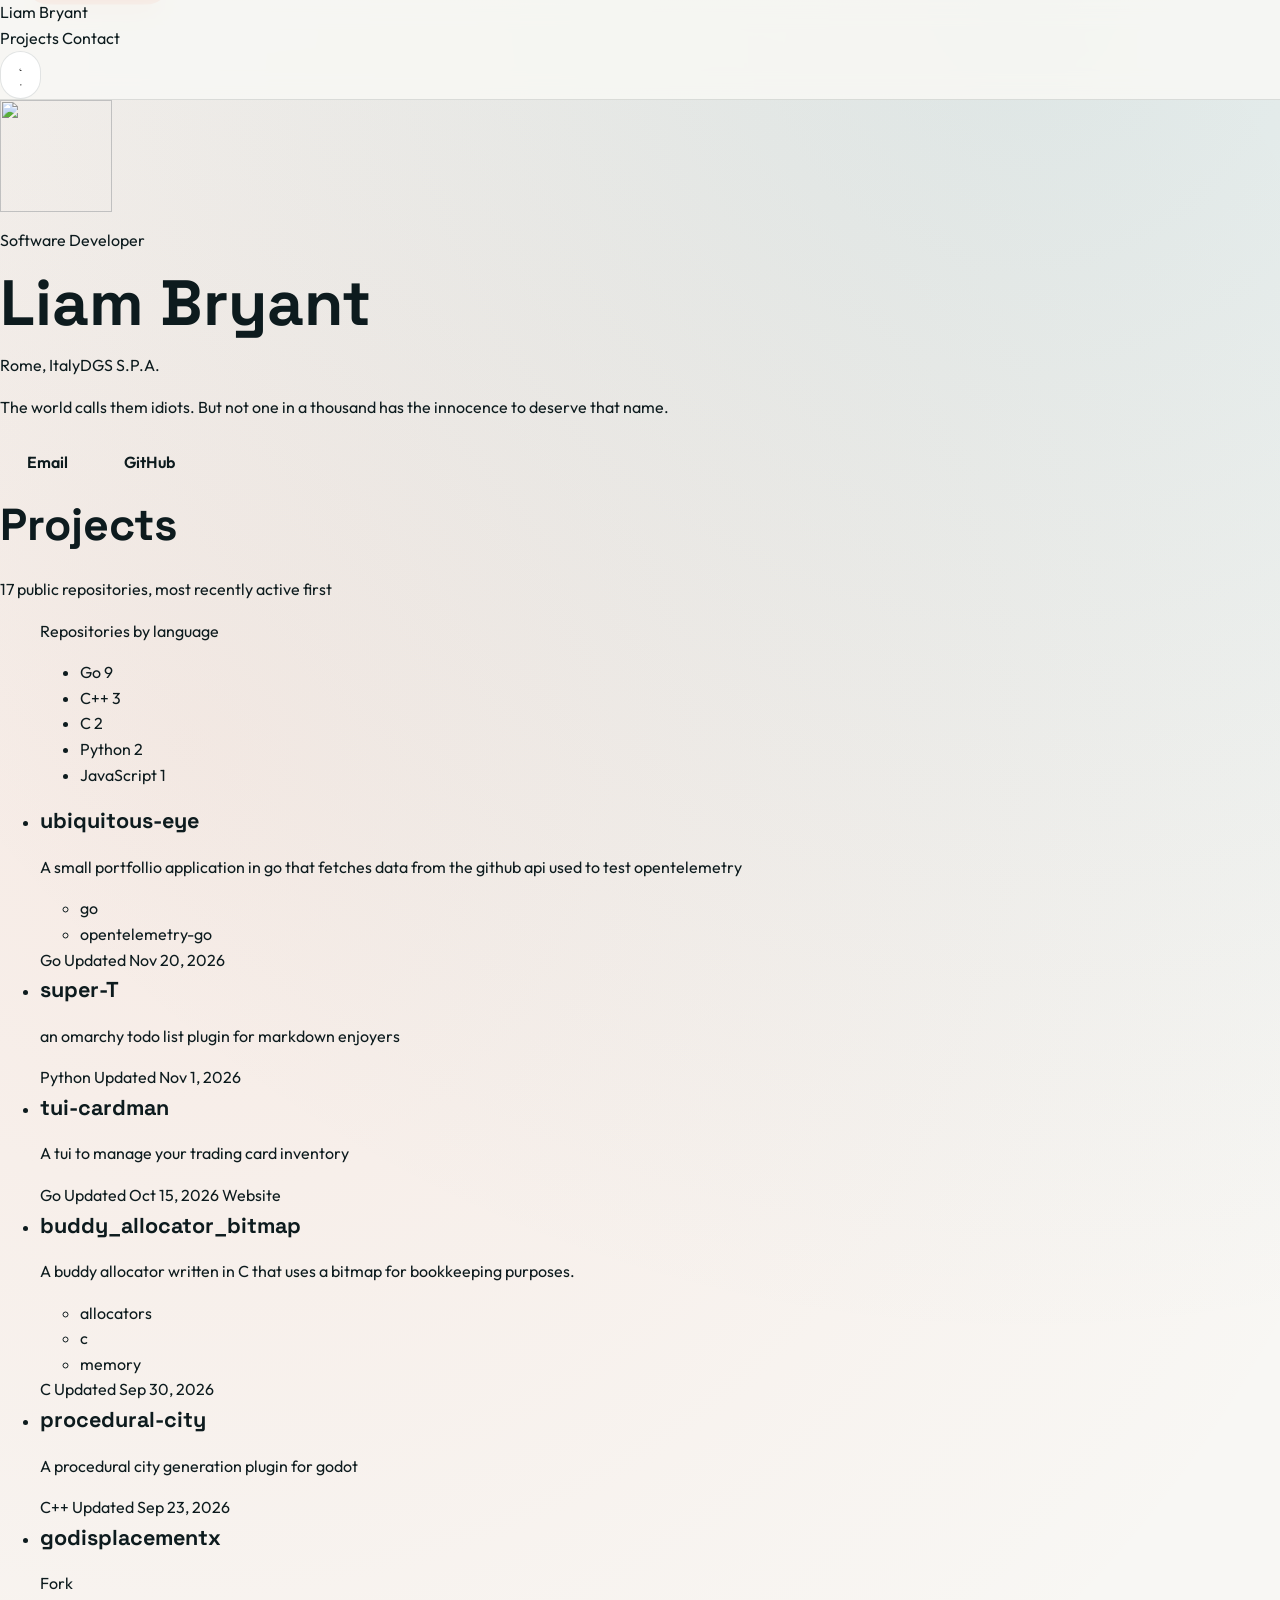
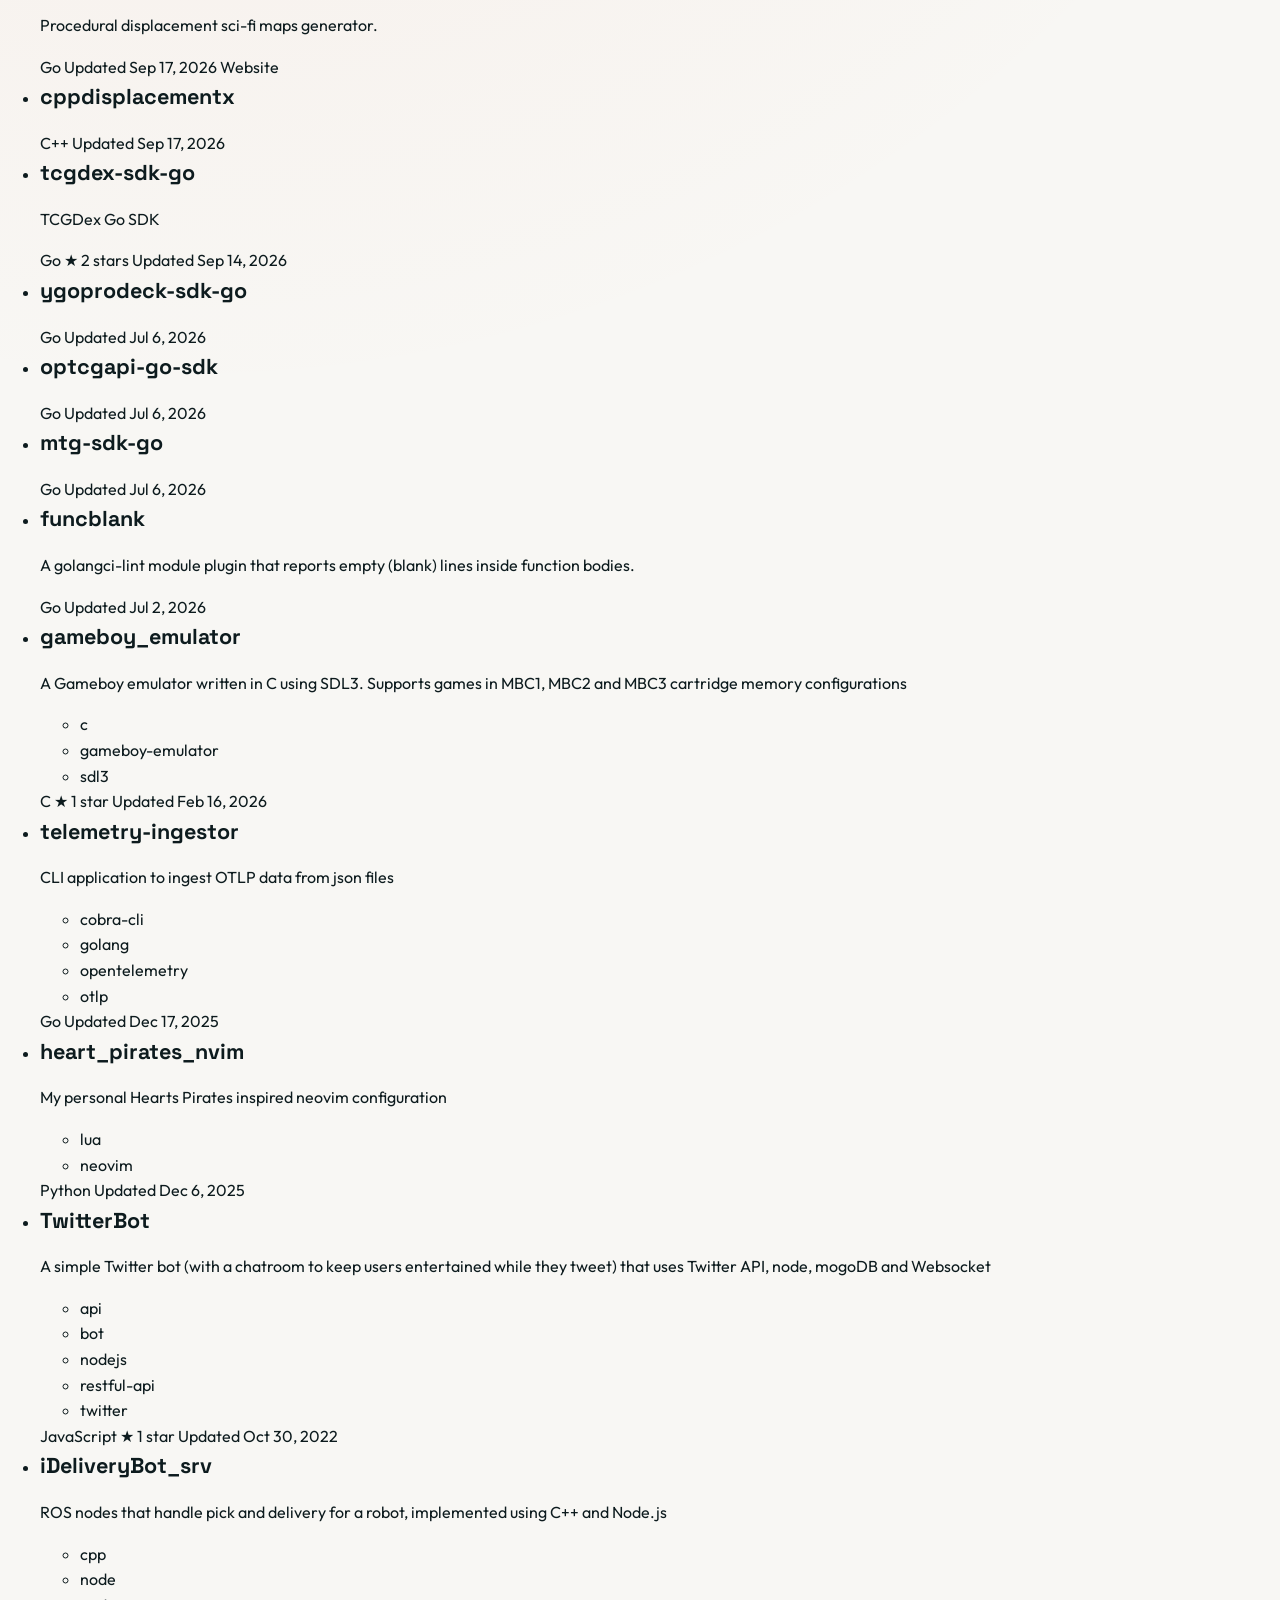
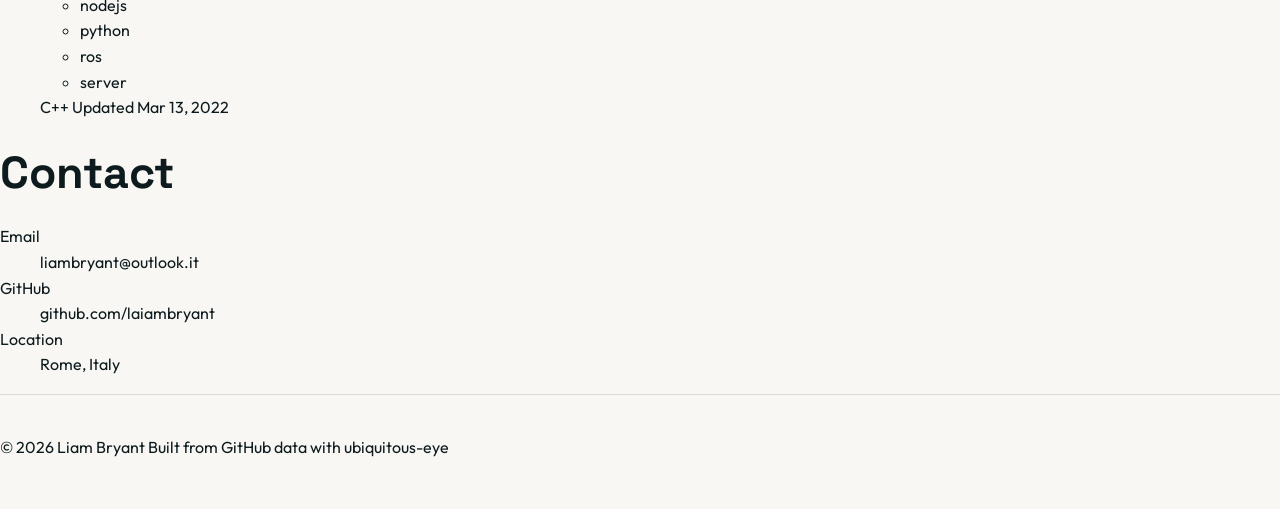
==== docs/index.html @ bd592cde "chore(pages): regenerate site" ====
<!DOCTYPE html>
<html lang="en">
<head>
    <meta charset="utf-8">
    <meta name="viewport" content="width=device-width, initial-scale=1">
    <title>Liam Bryant · Software Developer</title>
    <meta name="description" content="The world calls them idiots. But not one in a thousand has the innocence to deserve that name.">
    <meta name="color-scheme" content="light dark">
    <meta property="og:type" content="profile">
    <meta property="og:title" content="Liam Bryant">
    <meta property="og:description" content="The world calls them idiots. But not one in a thousand has the innocence to deserve that name.">
    <meta property="og:image" content="https://avatars.githubusercontent.com/u/29678945?v=4">
    <link rel="icon" href="https://avatars.githubusercontent.com/u/29678945?v=4">
    <link rel="preconnect" href="https://fonts.googleapis.com">
    <link rel="preconnect" href="https://fonts.gstatic.com" crossorigin>
    <link rel="stylesheet" href="https://fonts.googleapis.com/css2?family=IBM+Plex+Mono:wght@400;500&family=IBM+Plex+Sans:ital,wght@0,400;0,500;0,600;1,400&display=swap">
    <link rel="stylesheet" href="assets/site.css?v=aebb22680a">
    <script>
        try {
            var theme = localStorage.getItem("theme");
            if (theme === "light" || theme === "dark") document.documentElement.dataset.theme = theme;
        } catch (e) {}
    </script>
    <script src="assets/site.js?v=aebb22680a" defer></script>
</head>
<body>
    <a class="skip-link" href="#main">Skip to content</a>

    <header class="site-header">
        <div class="wrap header-inner">
            <a class="brand" href="#top">Liam Bryant</a>
            <nav class="nav" aria-label="Sections">
                <a href="#projects">Projects</a>
                <a href="#contact">Contact</a>
            </nav>
            <button class="theme-toggle" type="button" aria-label="Dark theme" aria-pressed="false" data-theme-toggle>
                <svg class="icon-moon" viewBox="0 0 24 24" aria-hidden="true"><path d="M20.5 14.1A8.5 8.5 0 1 1 9.9 3.5a7 7 0 0 0 10.6 10.6Z"/></svg>
                <svg class="icon-sun" viewBox="0 0 24 24" aria-hidden="true"><circle cx="12" cy="12" r="4"/><path d="M12 2.5v2M12 19.5v2M2.5 12h2M19.5 12h2M5.3 5.3l1.4 1.4M17.3 17.3l1.4 1.4M5.3 18.7l1.4-1.4M17.3 6.7l1.4-1.4"/></svg>
            </button>
        </div>
    </header>

    <main id="main" class="wrap">
        <section class="intro" id="top">
            <img class="avatar" src="https://avatars.githubusercontent.com/u/29678945?v=4" alt="" width="112" height="112">
            <div class="intro-text">
                <p class="role">Software Developer</p>
                <h1>Liam Bryant</h1>
                <p class="facts"><span>Rome, Italy</span><span>DGS S.P.A.</span></p>
                <p class="bio">The world calls them idiots. But not one in a thousand has the innocence to deserve that name.</p>
                <div class="actions">
                    <a class="button button-primary" href="mailto:liambryant@outlook.it">Email</a>
                    <a class="button" href="https://github.com/laiambryant">GitHub</a>
                </div>
            </div>
        </section>

        <section class="projects" id="projects" aria-labelledby="projects-title">
            <div class="section-head">
                <h2 id="projects-title">Projects</h2>
                <p class="section-note">17 public repositories, most recently active first</p>
            </div>
            <figure class="languages">
                <div class="language-bar" aria-hidden="true">
                    <span style="--lang: #00add8; flex-grow: 9"></span>
                    <span style="--lang: #f34b7d; flex-grow: 3"></span>
                    <span style="--lang: #555555; flex-grow: 2"></span>
                    <span style="--lang: #3572a5; flex-grow: 2"></span>
                    <span style="--lang: #f1e05a; flex-grow: 1"></span>
                </div>
                <figcaption>
                    <span class="sr-only">Repositories by language</span>
                    <ul class="language-legend">
                        <li><span class="dot" style="--lang: #00add8"></span>Go <span class="num">9</span></li>
                        <li><span class="dot" style="--lang: #f34b7d"></span>C&#43;&#43; <span class="num">3</span></li>
                        <li><span class="dot" style="--lang: #555555"></span>C <span class="num">2</span></li>
                        <li><span class="dot" style="--lang: #3572a5"></span>Python <span class="num">2</span></li>
                        <li><span class="dot" style="--lang: #f1e05a"></span>JavaScript <span class="num">1</span></li>
                    </ul>
                </figcaption>
            </figure>
            <ul class="repos">
                <li class="repo">
                    <div class="repo-head">
                        <h3 class="repo-name"><a href="https://github.com/laiambryant/ubiquitous-eye">ubiquitous-eye</a></h3>
                    </div>
                    <p class="repo-desc">A small portfollio application in go that fetches data from the github api used to test opentelemetry</p>
                    <ul class="topics" aria-label="Topics"><li>go</li><li>opentelemetry-go</li>
                    </ul>
                    <div class="repo-meta">
                        <span class="lang"><span class="dot" style="--lang: #00add8"></span>Go</span>
                        <span>Updated <time datetime="2026-11-20">Nov 20, 2026</time></span>
                    </div>
                </li>
                <li class="repo">
                    <div class="repo-head">
                        <h3 class="repo-name"><a href="https://github.com/laiambryant/super-T">super-T</a></h3>
                    </div>
                    <p class="repo-desc">an omarchy todo list plugin for markdown enjoyers</p>
                    <div class="repo-meta">
                        <span class="lang"><span class="dot" style="--lang: #3572a5"></span>Python</span>
                        <span>Updated <time datetime="2026-11-01">Nov 1, 2026</time></span>
                    </div>
                </li>
                <li class="repo">
                    <div class="repo-head">
                        <h3 class="repo-name"><a href="https://github.com/laiambryant/tui-cardman">tui-cardman</a></h3>
                    </div>
                    <p class="repo-desc">A tui to manage your trading card inventory</p>
                    <div class="repo-meta">
                        <span class="lang"><span class="dot" style="--lang: #00add8"></span>Go</span>
                        <span>Updated <time datetime="2026-10-15">Oct 15, 2026</time></span>
                        <a class="repo-site" href="https://laiambryant.github.io/tui-cardman/">Website</a>
                    </div>
                </li>
                <li class="repo">
                    <div class="repo-head">
                        <h3 class="repo-name"><a href="https://github.com/laiambryant/buddy_allocator_bitmap">buddy_allocator_bitmap</a></h3>
                    </div>
                    <p class="repo-desc">A buddy allocator written in C that uses a bitmap for bookkeeping purposes.</p>
                    <ul class="topics" aria-label="Topics"><li>allocators</li><li>c</li><li>memory</li>
                    </ul>
                    <div class="repo-meta">
                        <span class="lang"><span class="dot" style="--lang: #555555"></span>C</span>
                        <span>Updated <time datetime="2026-09-30">Sep 30, 2026</time></span>
                    </div>
                </li>
                <li class="repo">
                    <div class="repo-head">
                        <h3 class="repo-name"><a href="https://github.com/laiambryant/procedural-city">procedural-city</a></h3>
                    </div>
                    <p class="repo-desc">A procedural city generation plugin for godot</p>
                    <div class="repo-meta">
                        <span class="lang"><span class="dot" style="--lang: #f34b7d"></span>C&#43;&#43;</span>
                        <span>Updated <time datetime="2026-09-23">Sep 23, 2026</time></span>
                    </div>
                </li>
                <li class="repo">
                    <div class="repo-head">
                        <h3 class="repo-name"><a href="https://github.com/laiambryant/godisplacementx">godisplacementx</a></h3><span class="tag">Fork</span>
                    </div>
                    <p class="repo-desc">Procedural displacement sci-fi maps generator.</p>
                    <div class="repo-meta">
                        <span class="lang"><span class="dot" style="--lang: #00add8"></span>Go</span>
                        <span>Updated <time datetime="2026-09-17">Sep 17, 2026</time></span>
                        <a class="repo-site" href="https://displacementx.pages.dev">Website</a>
                    </div>
                </li>
                <li class="repo">
                    <div class="repo-head">
                        <h3 class="repo-name"><a href="https://github.com/laiambryant/cppdisplacementx">cppdisplacementx</a></h3>
                    </div>
                    <div class="repo-meta">
                        <span class="lang"><span class="dot" style="--lang: #f34b7d"></span>C&#43;&#43;</span>
                        <span>Updated <time datetime="2026-09-17">Sep 17, 2026</time></span>
                    </div>
                </li>
                <li class="repo">
                    <div class="repo-head">
                        <h3 class="repo-name"><a href="https://github.com/laiambryant/tcgdex-sdk-go">tcgdex-sdk-go</a></h3>
                    </div>
                    <p class="repo-desc">TCGDex Go SDK</p>
                    <div class="repo-meta">
                        <span class="lang"><span class="dot" style="--lang: #00add8"></span>Go</span>
                        <span><span aria-hidden="true">★</span> 2<span class="sr-only"> stars</span></span>
                        <span>Updated <time datetime="2026-09-14">Sep 14, 2026</time></span>
                    </div>
                </li>
                <li class="repo">
                    <div class="repo-head">
                        <h3 class="repo-name"><a href="https://github.com/laiambryant/ygoprodeck-sdk-go">ygoprodeck-sdk-go</a></h3>
                    </div>
                    <div class="repo-meta">
                        <span class="lang"><span class="dot" style="--lang: #00add8"></span>Go</span>
                        <span>Updated <time datetime="2026-07-06">Jul 6, 2026</time></span>
                    </div>
                </li>
                <li class="repo">
                    <div class="repo-head">
                        <h3 class="repo-name"><a href="https://github.com/laiambryant/optcgapi-go-sdk">optcgapi-go-sdk</a></h3>
                    </div>
                    <div class="repo-meta">
                        <span class="lang"><span class="dot" style="--lang: #00add8"></span>Go</span>
                        <span>Updated <time datetime="2026-07-06">Jul 6, 2026</time></span>
                    </div>
                </li>
                <li class="repo">
                    <div class="repo-head">
                        <h3 class="repo-name"><a href="https://github.com/laiambryant/mtg-sdk-go">mtg-sdk-go</a></h3>
                    </div>
                    <div class="repo-meta">
                        <span class="lang"><span class="dot" style="--lang: #00add8"></span>Go</span>
                        <span>Updated <time datetime="2026-07-06">Jul 6, 2026</time></span>
                    </div>
                </li>
                <li class="repo">
                    <div class="repo-head">
                        <h3 class="repo-name"><a href="https://github.com/laiambryant/funcblank">funcblank</a></h3>
                    </div>
                    <p class="repo-desc">A golangci-lint module plugin that reports empty (blank) lines inside function bodies.</p>
                    <div class="repo-meta">
                        <span class="lang"><span class="dot" style="--lang: #00add8"></span>Go</span>
                        <span>Updated <time datetime="2026-07-02">Jul 2, 2026</time></span>
                    </div>
                </li>
                <li class="repo">
                    <div class="repo-head">
                        <h3 class="repo-name"><a href="https://github.com/laiambryant/gameboy_emulator">gameboy_emulator</a></h3>
                    </div>
                    <p class="repo-desc">A Gameboy emulator written in C using SDL3. Supports games in MBC1, MBC2 and MBC3 cartridge memory configurations</p>
                    <ul class="topics" aria-label="Topics"><li>c</li><li>gameboy-emulator</li><li>sdl3</li>
                    </ul>
                    <div class="repo-meta">
                        <span class="lang"><span class="dot" style="--lang: #555555"></span>C</span>
                        <span><span aria-hidden="true">★</span> 1<span class="sr-only"> star</span></span>
                        <span>Updated <time datetime="2026-02-16">Feb 16, 2026</time></span>
                    </div>
                </li>
                <li class="repo">
                    <div class="repo-head">
                        <h3 class="repo-name"><a href="https://github.com/laiambryant/telemetry-ingestor">telemetry-ingestor</a></h3>
                    </div>
                    <p class="repo-desc">CLI application to ingest OTLP data from json files</p>
                    <ul class="topics" aria-label="Topics"><li>cobra-cli</li><li>golang</li><li>opentelemetry</li><li>otlp</li>
                    </ul>
                    <div class="repo-meta">
                        <span class="lang"><span class="dot" style="--lang: #00add8"></span>Go</span>
                        <span>Updated <time datetime="2025-12-17">Dec 17, 2025</time></span>
                    </div>
                </li>
                <li class="repo">
                    <div class="repo-head">
                        <h3 class="repo-name"><a href="https://github.com/laiambryant/heart_pirates_nvim">heart_pirates_nvim</a></h3>
                    </div>
                    <p class="repo-desc">My personal Hearts Pirates inspired neovim configuration</p>
                    <ul class="topics" aria-label="Topics"><li>lua</li><li>neovim</li>
                    </ul>
                    <div class="repo-meta">
                        <span class="lang"><span class="dot" style="--lang: #3572a5"></span>Python</span>
                        <span>Updated <time datetime="2025-12-06">Dec 6, 2025</time></span>
                    </div>
                </li>
                <li class="repo">
                    <div class="repo-head">
                        <h3 class="repo-name"><a href="https://github.com/laiambryant/TwitterBot">TwitterBot</a></h3>
                    </div>
                    <p class="repo-desc">A simple Twitter bot (with a chatroom to keep users entertained while they tweet) that uses Twitter API, node, mogoDB and Websocket</p>
                    <ul class="topics" aria-label="Topics"><li>api</li><li>bot</li><li>nodejs</li><li>restful-api</li><li>twitter</li>
                    </ul>
                    <div class="repo-meta">
                        <span class="lang"><span class="dot" style="--lang: #f1e05a"></span>JavaScript</span>
                        <span><span aria-hidden="true">★</span> 1<span class="sr-only"> star</span></span>
                        <span>Updated <time datetime="2022-10-30">Oct 30, 2022</time></span>
                    </div>
                </li>
                <li class="repo">
                    <div class="repo-head">
                        <h3 class="repo-name"><a href="https://github.com/laiambryant/iDeliveryBot_srv">iDeliveryBot_srv</a></h3>
                    </div>
                    <p class="repo-desc">ROS nodes that handle pick and delivery for a robot, implemented using C&#43;&#43; and Node.js</p>
                    <ul class="topics" aria-label="Topics"><li>cpp</li><li>node</li><li>nodejs</li><li>python</li><li>ros</li><li>server</li>
                    </ul>
                    <div class="repo-meta">
                        <span class="lang"><span class="dot" style="--lang: #f34b7d"></span>C&#43;&#43;</span>
                        <span>Updated <time datetime="2022-03-13">Mar 13, 2022</time></span>
                    </div>
                </li>
            </ul>
        </section>

        <section class="contact" id="contact" aria-labelledby="contact-title">
            <h2 id="contact-title">Contact</h2>
            <dl class="contact-list">
                <div>
                    <dt>Email</dt>
                    <dd><a href="mailto:liambryant@outlook.it">liambryant@outlook.it</a></dd>
                </div>
                <div>
                    <dt>GitHub</dt>
                    <dd><a href="https://github.com/laiambryant">github.com/laiambryant</a></dd>
                </div>
                <div>
                    <dt>Location</dt>
                    <dd>Rome, Italy</dd>
                </div>
            </dl>
        </section>
    </main>

    <footer class="site-footer">
        <div class="wrap footer-inner">
            <span>© 2026 Liam Bryant</span>
            <span>Built from GitHub data with <a href="https://github.com/laiambryant/ubiquitous-eye">ubiquitous-eye</a></span>
        </div>
    </footer>
</body>
</html>
---- docs/assets/site.css ----
@import url("https://fonts.googleapis.com/css2?family=Outfit:wght@300;400;500;600;700&family=Space+Grotesk:wght@400;500;600;700&display=swap");

*,
*::before,
*::after {
    box-sizing: border-box;
}

:root {
    color-scheme: light dark;
    --font-display: "Space Grotesk", "Helvetica Neue", Arial, sans-serif;
    --font-body: "Outfit", "Helvetica Neue", Arial, sans-serif;
    --color-ink: #0d1b1e;
    --color-ink-soft: #2c3e43;
    --color-ink-muted: #66747b;
    --color-surface: #f8f7f4;
    --color-panel: #ffffff;
    --color-panel-strong: #f0eee8;
    --color-accent: #e4572e;
    --color-accent-strong: #c64621;
    --color-teal: #1f7a8c;
    --color-border: rgba(13, 27, 30, 0.12);
    --color-shadow: rgba(13, 27, 30, 0.08);
    --radius-lg: 28px;
    --radius-md: 18px;
    --radius-sm: 12px;
    --shadow-lg: 0 24px 60px rgba(13, 27, 30, 0.18);
    --shadow-md: 0 18px 40px rgba(13, 27, 30, 0.12);
    --shadow-sm: 0 8px 20px rgba(13, 27, 30, 0.12);
    --transition: 220ms ease;
}

body[data-theme="dark"] {
    --color-ink: #f5f1ea;
    --color-ink-soft: #d9d5cb;
    --color-ink-muted: #a9a39a;
    --color-surface: #0e1416;
    --color-panel: #131b1e;
    --color-panel-strong: #1b262a;
    --color-accent: #ff8c42;
    --color-accent-strong: #f06b1f;
    --color-teal: #4cc9a7;
    --color-border: rgba(245, 241, 234, 0.12);
    --color-shadow: rgba(0, 0, 0, 0.45);
    --shadow-lg: 0 24px 60px rgba(0, 0, 0, 0.6);
    --shadow-md: 0 18px 40px rgba(0, 0, 0, 0.45);
    --shadow-sm: 0 8px 20px rgba(0, 0, 0, 0.4);
}

body {
    margin: 0;
    font-family: var(--font-body);
    background: radial-gradient(circle at 15% 20%, rgba(228, 87, 46, 0.08), transparent 40%),
        radial-gradient(circle at 80% 0%, rgba(31, 122, 140, 0.12), transparent 35%),
        var(--color-surface);
    color: var(--color-ink);
    line-height: 1.6;
    font-size: 16px;
    min-height: 100vh;
}

img {
    max-width: 100%;
    display: block;
}

a {
    color: inherit;
    text-decoration: none;
}

a:focus-visible,
button:focus-visible,
input:focus-visible,
select:focus-visible {
    outline: 2px solid var(--color-accent);
    outline-offset: 3px;
}

.skip-link {
    position: absolute;
    left: 1.5rem;
    top: 1.5rem;
    padding: 0.75rem 1.25rem;
    border-radius: 999px;
    background: var(--color-accent);
    color: #fff;
    transform: translateY(-140%);
    transition: transform var(--transition);
    z-index: 5;
}

.skip-link:focus {
    transform: translateY(0);
}

.container {
    width: min(1200px, 92vw);
    margin: 0 auto;
}

.site-header {
    position: sticky;
    top: 0;
    z-index: 10;
    backdrop-filter: blur(12px);
    background: color-mix(in srgb, var(--color-surface) 88%, transparent);
    border-bottom: 1px solid var(--color-border);
}

.header-content {
    display: flex;
    align-items: center;
    justify-content: space-between;
    gap: 1.5rem;
    padding: 1.2rem 0;
}

.logo {
    font-family: var(--font-display);
    font-size: 1.2rem;
    font-weight: 600;
}

.site-nav {
    display: flex;
    gap: 1.5rem;
    font-weight: 500;
    color: var(--color-ink-muted);
}

.site-nav a {
    transition: color var(--transition);
}

.site-nav a:hover {
    color: var(--color-ink);
}

.theme-toggle {
    border: 1px solid var(--color-border);
    border-radius: 999px;
    padding: 0.5rem 1.1rem;
    background: var(--color-panel);
    color: var(--color-ink);
    font-weight: 500;
    cursor: pointer;
    transition: all var(--transition);
}

.theme-toggle:hover {
    border-color: var(--color-accent);
    color: var(--color-accent);
}

.hero {
    padding: 6rem 0 5rem;
}

.hero-grid {
    display: grid;
    grid-template-columns: repeat(auto-fit, minmax(280px, 1fr));
    gap: 3rem;
    align-items: center;
}

.eyebrow {
    text-transform: uppercase;
    font-size: 0.75rem;
    letter-spacing: 0.18em;
    color: var(--color-accent);
    font-weight: 600;
    margin-bottom: 1rem;
}

h1,
h2,
h3 {
    font-family: var(--font-display);
    margin: 0 0 1rem;
}

h1 {
    font-size: clamp(2.8rem, 5vw, 4.5rem);
    line-height: 1.05;
}

h2 {
    font-size: clamp(2rem, 3.5vw, 3rem);
}

h3 {
    font-size: 1.35rem;
}

.lead {
    font-size: 1.1rem;
    color: var(--color-ink-soft);
    max-width: 36rem;
}

.hero-actions {
    display: flex;
    flex-wrap: wrap;
    gap: 1rem;
    margin: 2rem 0;
}

.button {
    display: inline-flex;
    align-items: center;
    justify-content: center;
    padding: 0.8rem 1.6rem;
    border-radius: 999px;
    font-weight: 600;
    border: 1px solid transparent;
    transition: all var(--transition);
}

.button.primary {
    background: var(--color-accent);
    color: #fff;
    box-shadow: var(--shadow-sm);
}

.button.primary:hover {
    background: var(--color-accent-strong);
}

.button.ghost {
    border-color: var(--color-border);
    background: var(--color-panel);
}

.button.ghost:hover {
    border-color: var(--color-accent);
    color: var(--color-accent);
}

.button.link {
    padding: 0;
    color: var(--color-accent);
}

.button.link:hover {
    color: var(--color-accent-strong);
}

.hero-stats {
    display: grid;
    grid-template-columns: repeat(auto-fit, minmax(140px, 1fr));
    gap: 1.2rem;
    margin: 2rem 0 0;
}

.hero-stats dt {
    font-size: 0.75rem;
    text-transform: uppercase;
    color: var(--color-ink-muted);
    letter-spacing: 0.12em;
}

.hero-stats dd {
    margin: 0.25rem 0 0;
    font-weight: 600;
    font-size: 1.2rem;
}

.hero-card {
    background: var(--color-panel);
    border-radius: var(--radius-lg);
    padding: 2rem;
    box-shadow: var(--shadow-lg);
    display: grid;
    gap: 1.5rem;
}

.hero-card img {
    border-radius: 24px;
    border: 1px solid var(--color-border);
}

.hero-card-meta {
    display: flex;
    flex-wrap: wrap;
    gap: 0.75rem;
}

.hero-card-meta span {
    padding: 0.35rem 0.85rem;
    background: var(--color-panel-strong);
    border-radius: 999px;
    font-size: 0.8rem;
    font-weight: 600;
}

.section {
    padding: 2.5rem 0;
}

.section-heading {
    margin-bottom: 2rem;
}

.about-grid {
    display: grid;
    grid-template-columns: repeat(auto-fit, minmax(260px, 1fr));
    gap: 2.5rem;
    align-items: start;
}

.about-content p {
    font-size: 0.95rem;
    color: var(--color-ink-soft);
}

.about .section-heading h2 {
    font-size: 1.5rem;
}

.about-meta {
    display: flex;
    flex-wrap: wrap;
    gap: 1rem;
    margin-top: 1.5rem;
    font-weight: 500;
    color: var(--color-ink-muted);
}

.projects-header {
    display: flex;
    align-items: center;
    justify-content: space-between;
    gap: 2rem;
    flex-wrap: wrap;
}

.projects-summary {
    background: var(--color-panel);
    padding: 0.75rem 1.2rem;
    border-radius: 999px;
    border: 1px solid var(--color-border);
    font-weight: 600;
}

.projects-toolbar {
    display: grid;
    grid-template-columns: repeat(auto-fit, minmax(200px, 1fr));
    gap: 1rem;
    margin: 2rem 0 2.5rem;
}

.projects-toolbar label {
    display: grid;
    gap: 0.5rem;
    font-size: 0.8rem;
    text-transform: uppercase;
    letter-spacing: 0.12em;
    color: var(--color-ink-muted);
}

.projects-toolbar input,
.projects-toolbar select {
    padding: 0.75rem 1rem;
    border-radius: var(--radius-sm);
    border: 1px solid var(--color-border);
    background: var(--color-panel);
    color: var(--color-ink);
}

.projects-grid {
    display: grid;
    grid-template-columns: repeat(auto-fit, minmax(260px, 1fr));
    gap: 2rem;
}

.project-card {
    background: var(--color-panel);
    border-radius: var(--radius-md);
    padding: 1.8rem;
    border: 1px solid var(--color-border);
    box-shadow: var(--shadow-sm);
    display: grid;
    gap: 1.2rem;
    transition: transform var(--transition), box-shadow var(--transition);
}

.project-card:hover {
    transform: translateY(-6px);
    box-shadow: var(--shadow-md);
}

.project-header {
    display: flex;
    justify-content: space-between;
    gap: 1rem;
}

.project-language {
    font-size: 0.8rem;
    font-weight: 600;
    color: var(--color-teal);
}

.project-description {
    color: var(--color-ink-soft);
}

.project-meta,
.project-topics {
    display: flex;
    flex-wrap: wrap;
    gap: 0.6rem;
}

.project-meta span,
.project-topics span {
    background: var(--color-panel-strong);
    padding: 0.35rem 0.75rem;
    border-radius: 999px;
    font-size: 0.75rem;
    font-weight: 600;
}

.project-meta span {
    color: var(--color-ink-muted);
}

.project-topics span {
    color: var(--color-ink);
}

.empty-state {
    text-align: center;
    margin-top: 2rem;
    color: var(--color-ink-muted);
}

.contact-grid {
    display: grid;
    grid-template-columns: repeat(auto-fit, minmax(240px, 1fr));
    gap: 1.5rem;
}

.contact-card {
    background: var(--color-panel);
    border-radius: var(--radius-md);
    padding: 1.5rem;
    border: 1px solid var(--color-border);
    display: grid;
    gap: 0.75rem;
    box-shadow: var(--shadow-sm);
}

.contact-card a {
    color: var(--color-accent);
}

.site-footer {
    padding: 2.5rem 0 3rem;
    border-top: 1px solid var(--color-border);
}

.footer-content {
    display: flex;
    flex-wrap: wrap;
    align-items: center;
    justify-content: space-between;
    gap: 1rem;
    color: var(--color-ink-muted);
    font-size: 0.9rem;
}

.reveal {
    opacity: 0;
    transform: translateY(18px);
    transition: opacity 400ms ease, transform 400ms ease;
}

.reveal.is-visible {
    opacity: 1;
    transform: translateY(0);
}

@media (prefers-reduced-motion: reduce) {
    *,
    *::before,
    *::after {
        animation-duration: 0.01ms !important;
        animation-iteration-count: 1 !important;
        transition-duration: 0.01ms !important;
        scroll-behavior: auto !important;
    }
}

@media (max-width: 900px) {
    .site-nav {
        display: none;
    }

    .header-content {
        justify-content: space-between;
    }
}

@media (max-width: 680px) {
    .hero {
        padding-top: 4rem;
    }

    .hero-actions {
        flex-direction: column;
        align-items: stretch;
    }

    .footer-content {
        flex-direction: column;
        align-items: flex-start;
    }
}
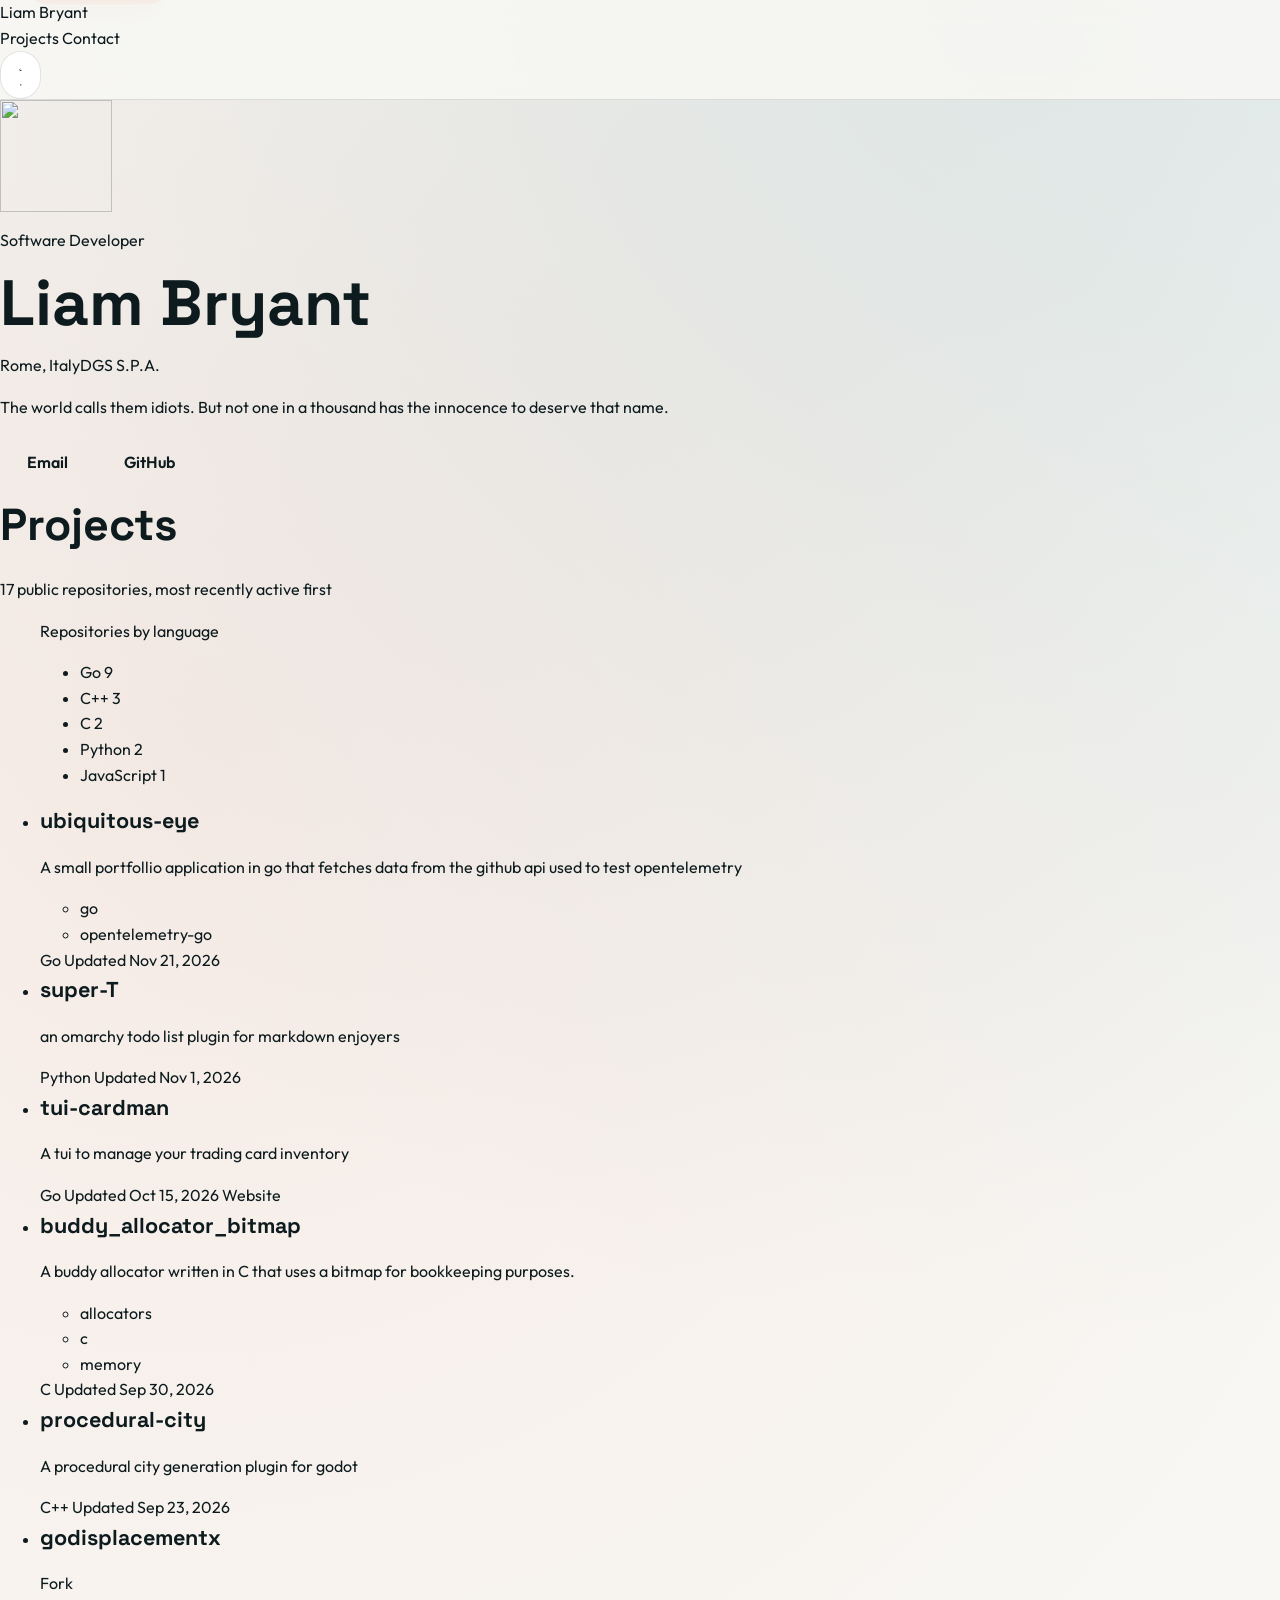
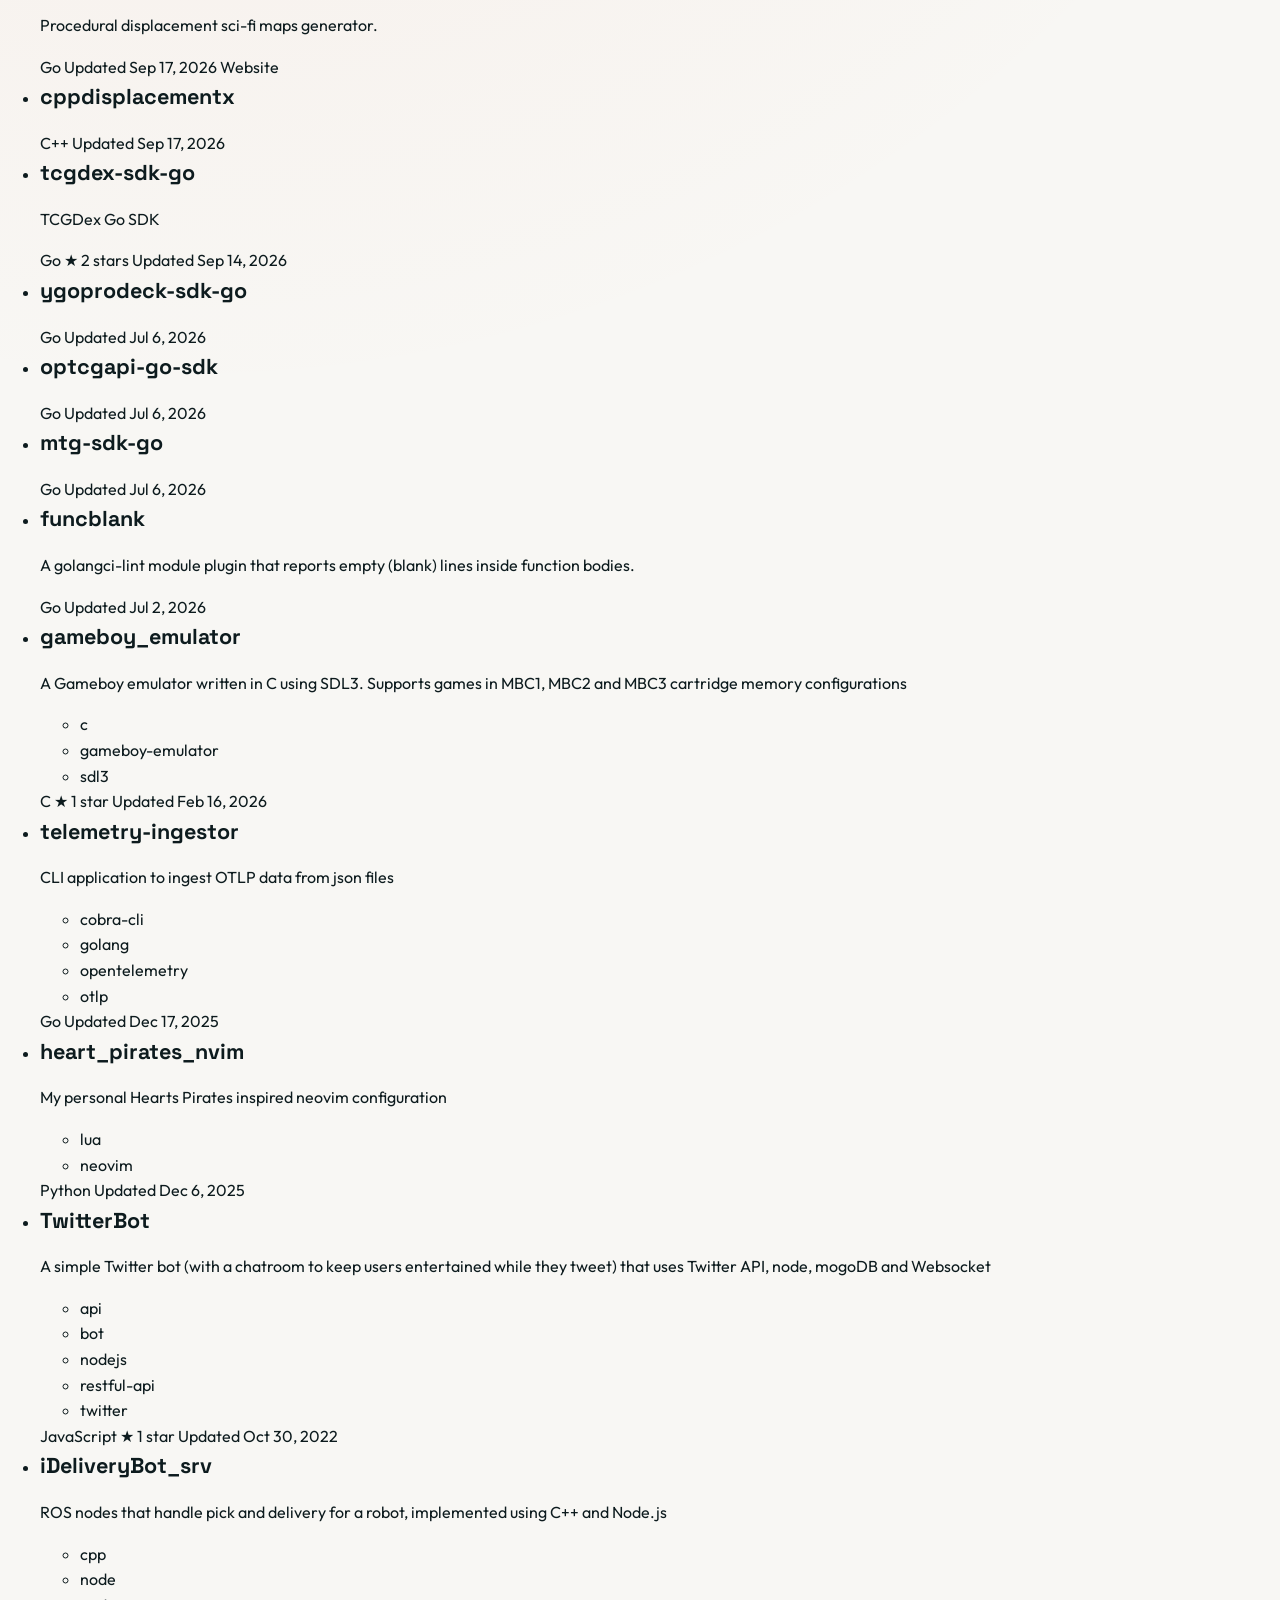
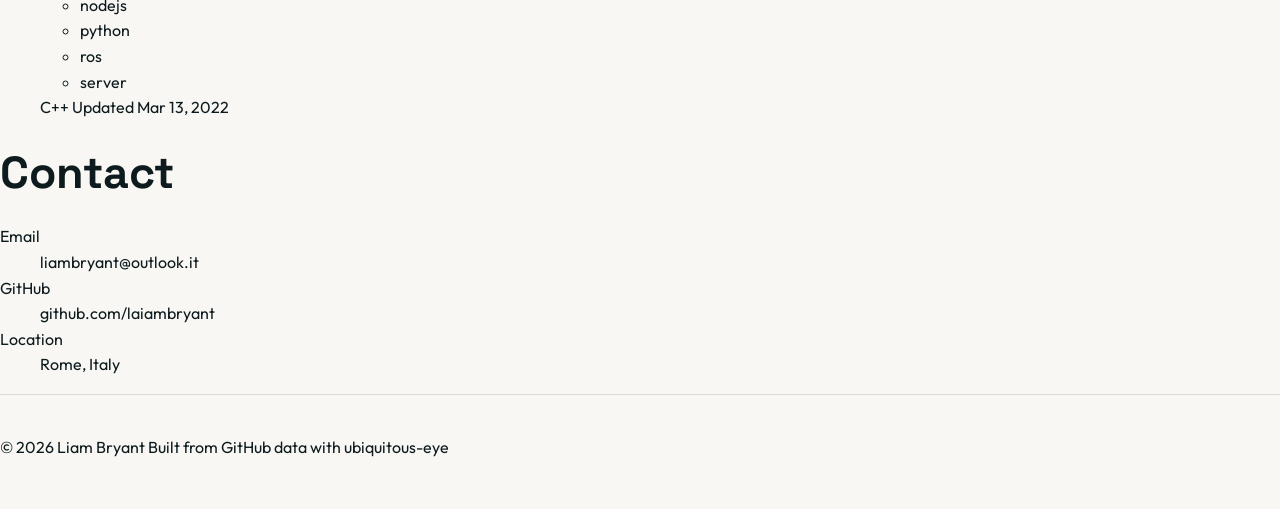
==== commit c401771c: "chore(pages): regenerate site" ====
--- a/docs/index.html
+++ b/docs/index.html
@@ -89,7 +89,7 @@
                     </ul>
                     <div class="repo-meta">
                         <span class="lang"><span class="dot" style="--lang: #00add8"></span>Go</span>
-                        <span>Updated <time datetime="2026-11-20">Nov 20, 2026</time></span>
+                        <span>Updated <time datetime="2026-11-21">Nov 21, 2026</time></span>
                     </div>
                 </li>
                 <li class="repo">
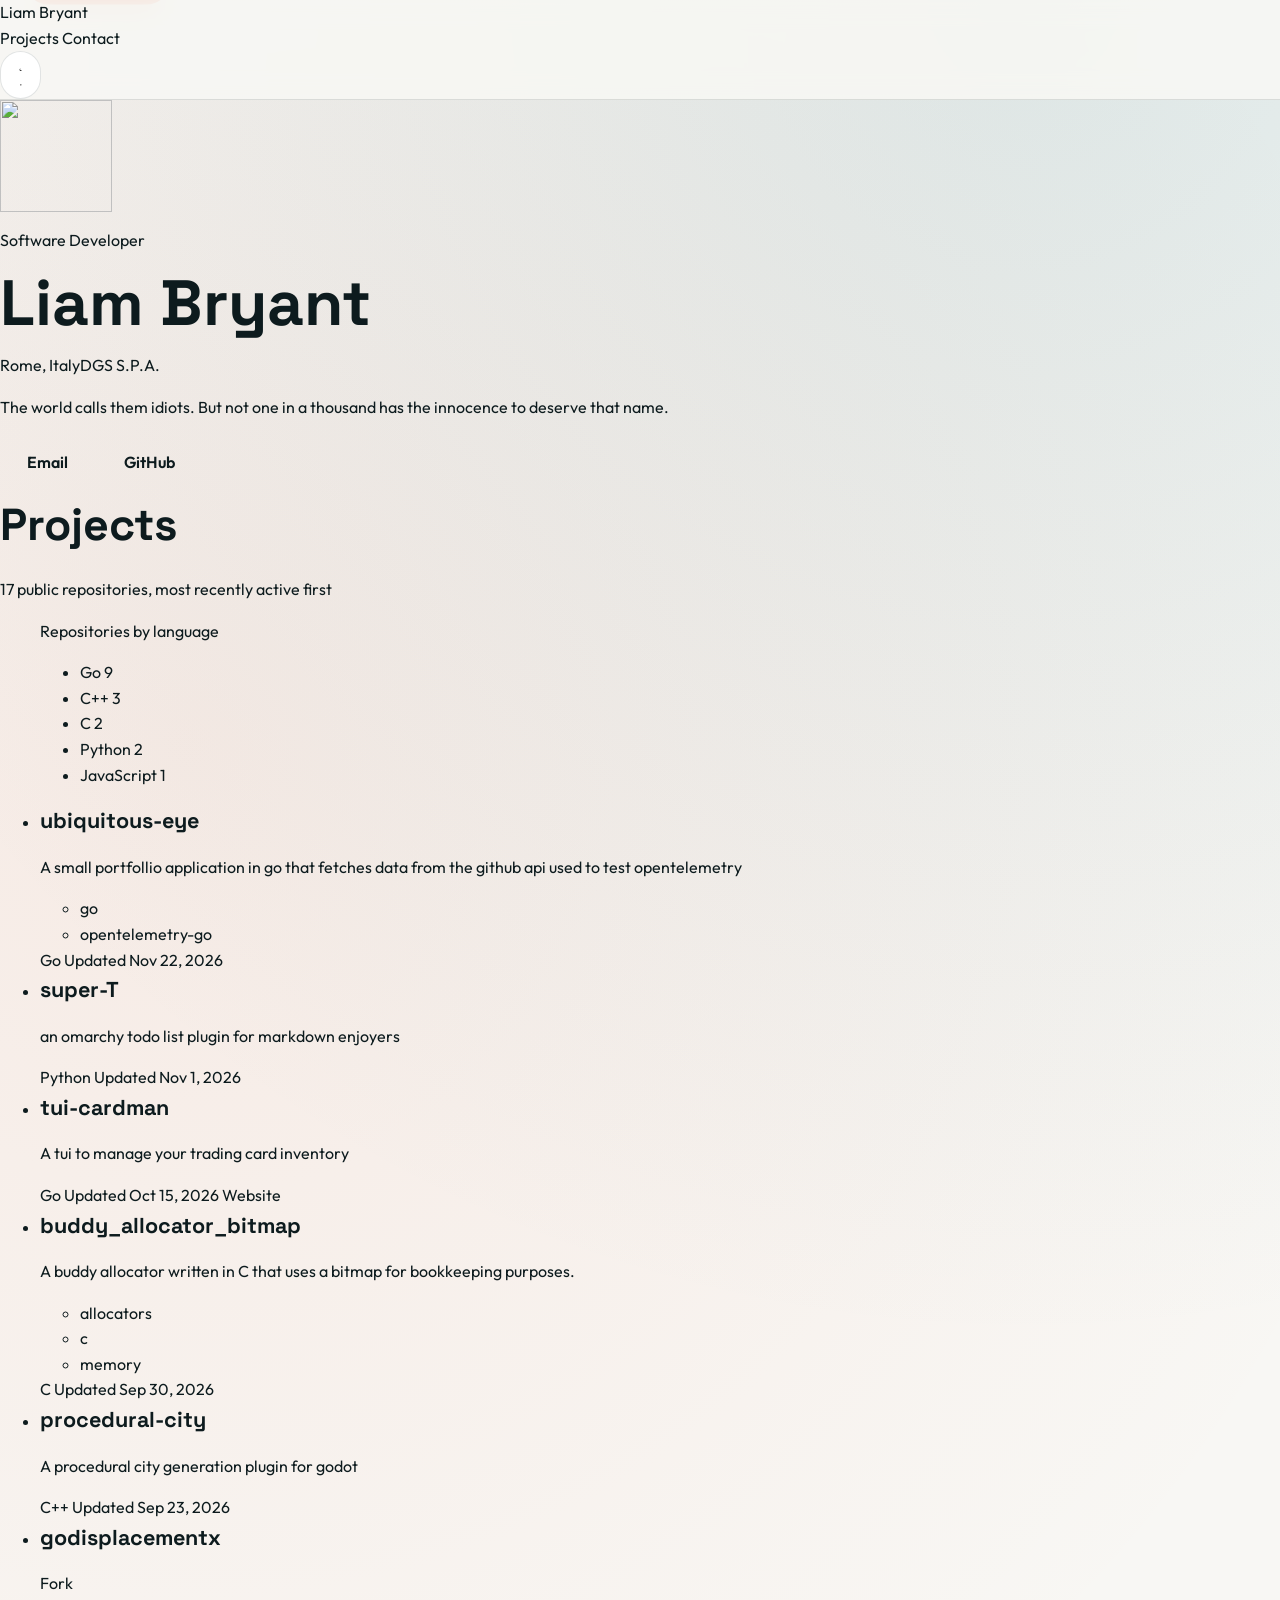
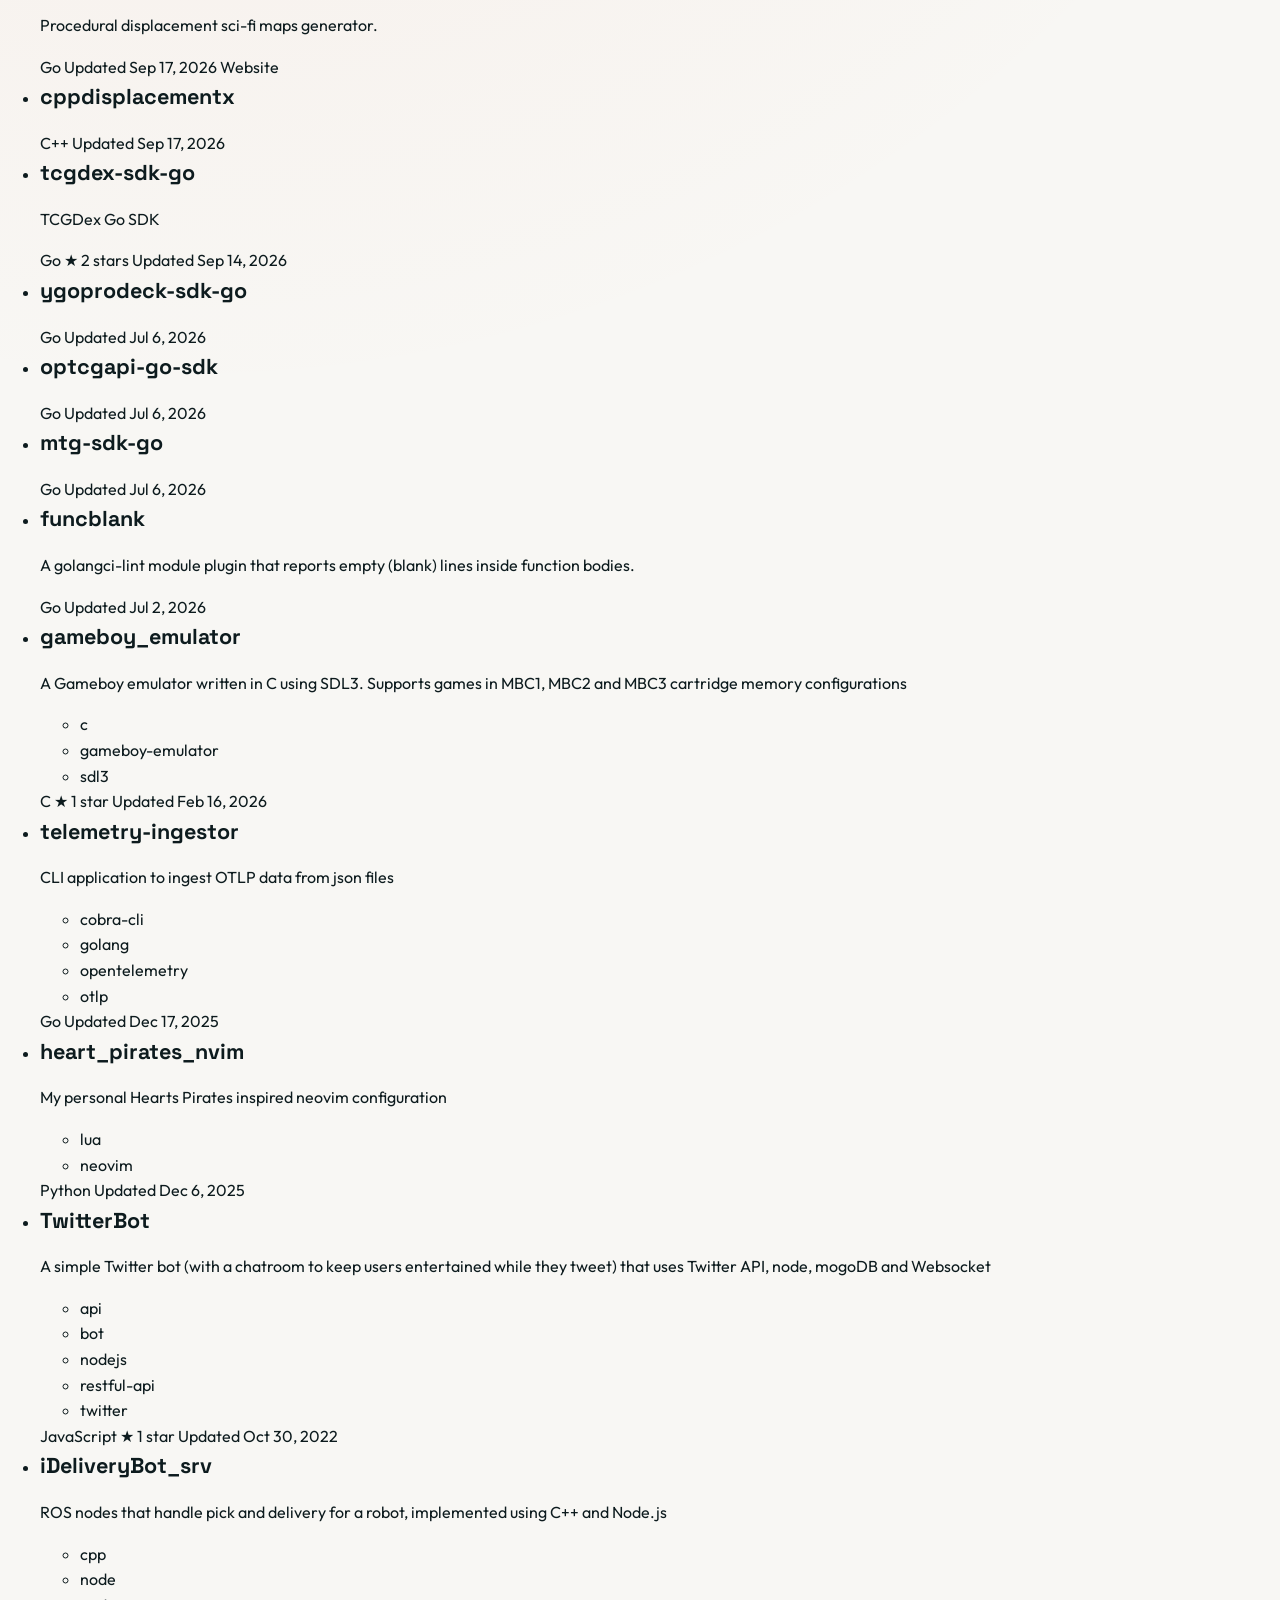
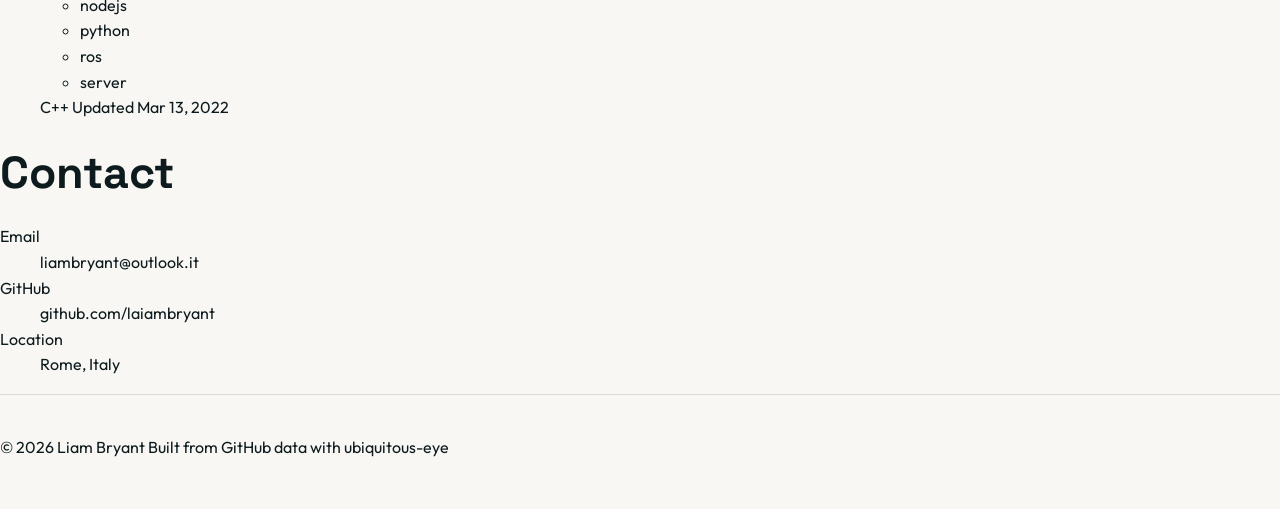
==== commit e052d212: "chore(pages): regenerate site" ====
--- a/docs/index.html
+++ b/docs/index.html
@@ -89,7 +89,7 @@
                     </ul>
                     <div class="repo-meta">
                         <span class="lang"><span class="dot" style="--lang: #00add8"></span>Go</span>
-                        <span>Updated <time datetime="2026-11-21">Nov 21, 2026</time></span>
+                        <span>Updated <time datetime="2026-11-22">Nov 22, 2026</time></span>
                     </div>
                 </li>
                 <li class="repo">
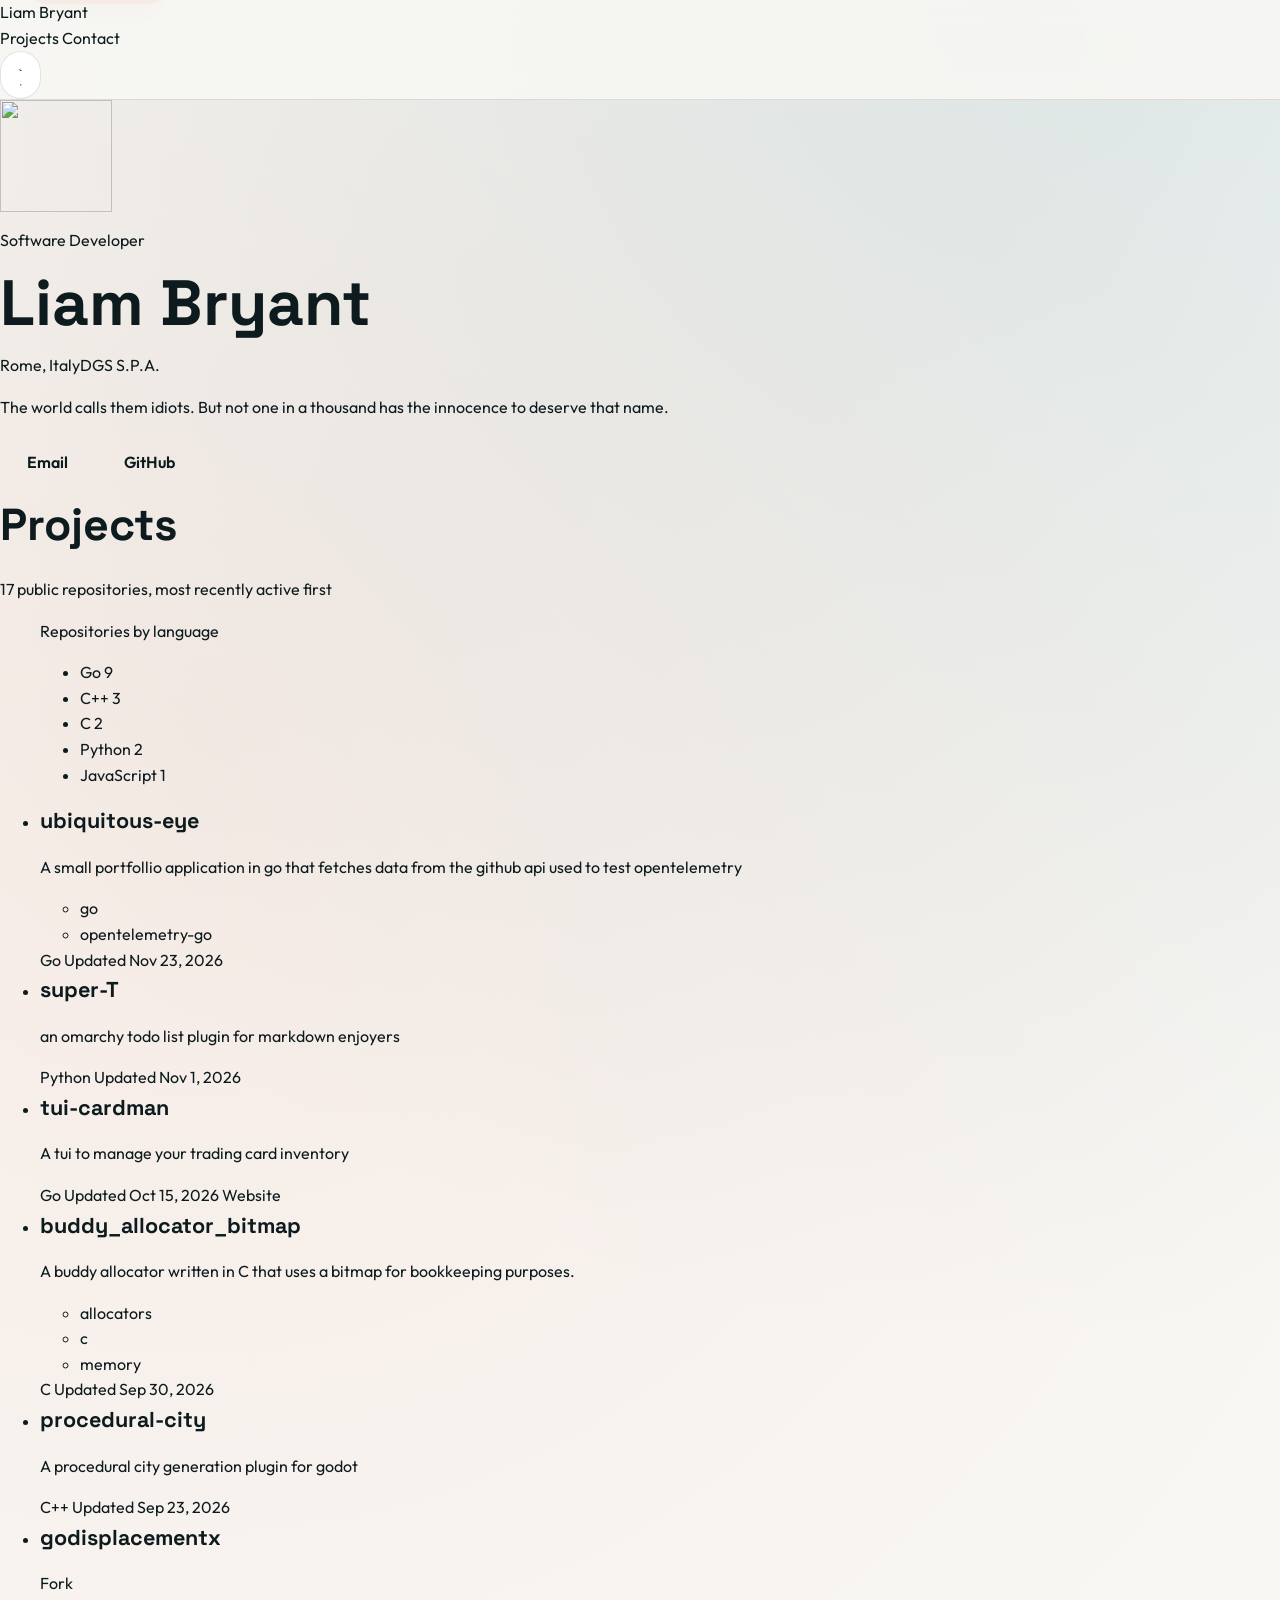
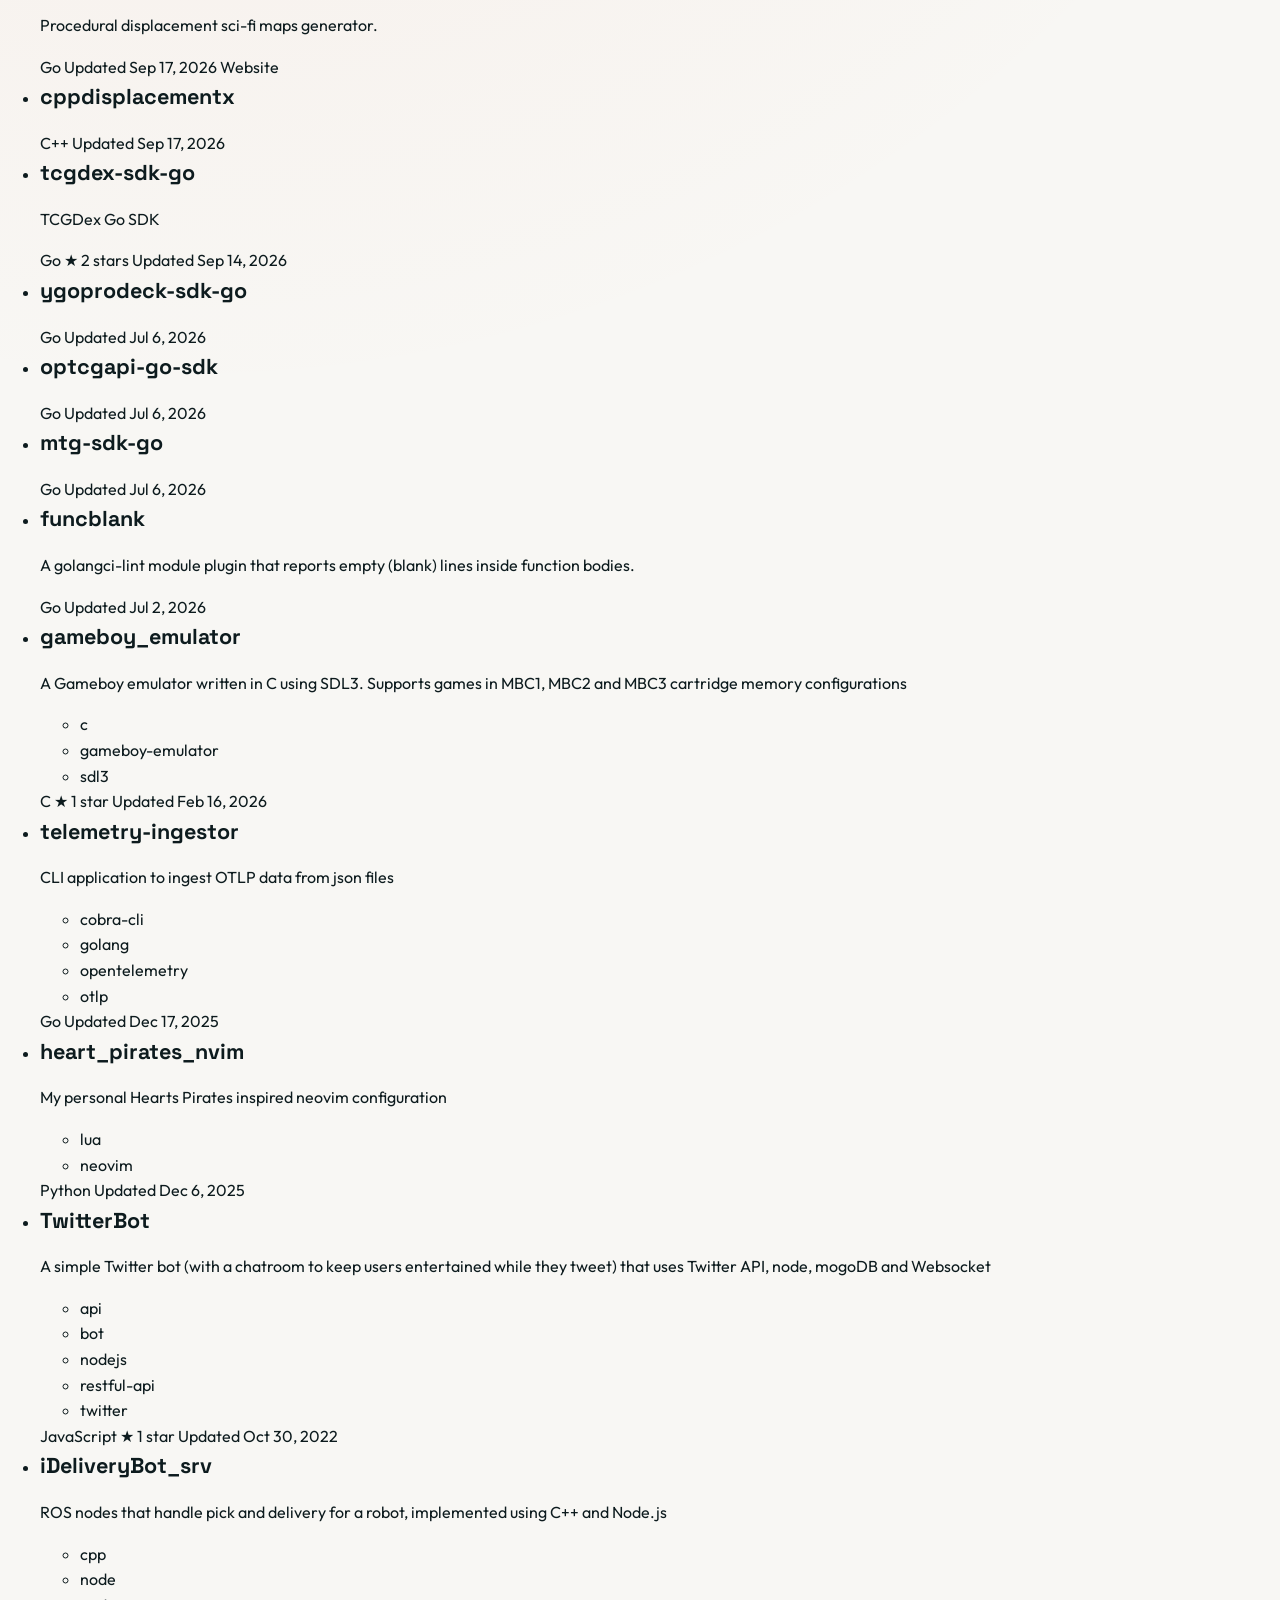
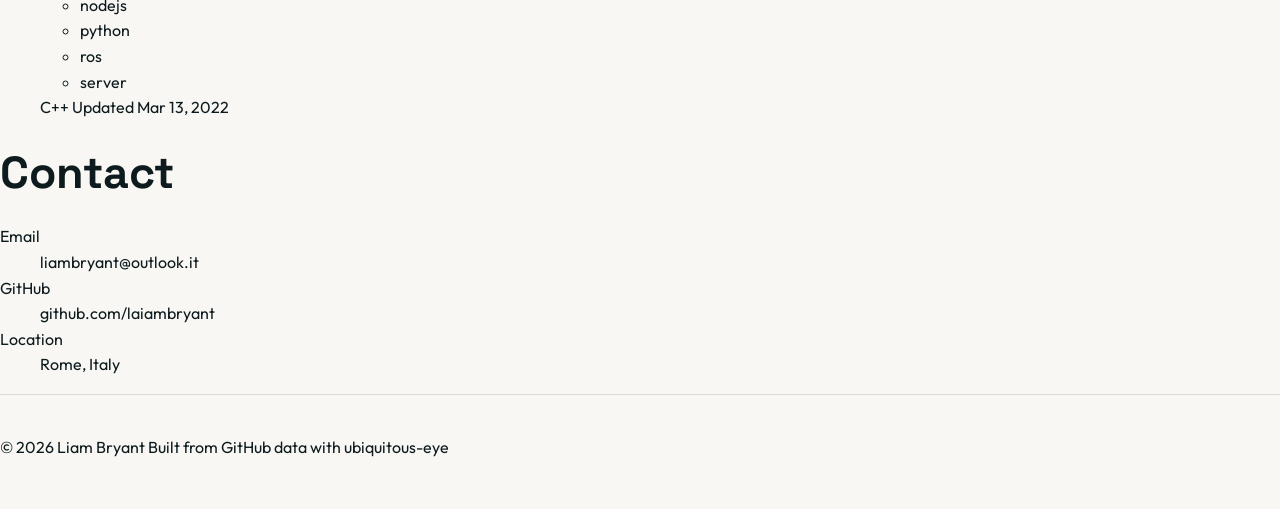
==== commit 225fd93d: "chore(pages): regenerate site" ====
--- a/docs/index.html
+++ b/docs/index.html
@@ -89,7 +89,7 @@
                     </ul>
                     <div class="repo-meta">
                         <span class="lang"><span class="dot" style="--lang: #00add8"></span>Go</span>
-                        <span>Updated <time datetime="2026-11-22">Nov 22, 2026</time></span>
+                        <span>Updated <time datetime="2026-11-23">Nov 23, 2026</time></span>
                     </div>
                 </li>
                 <li class="repo">
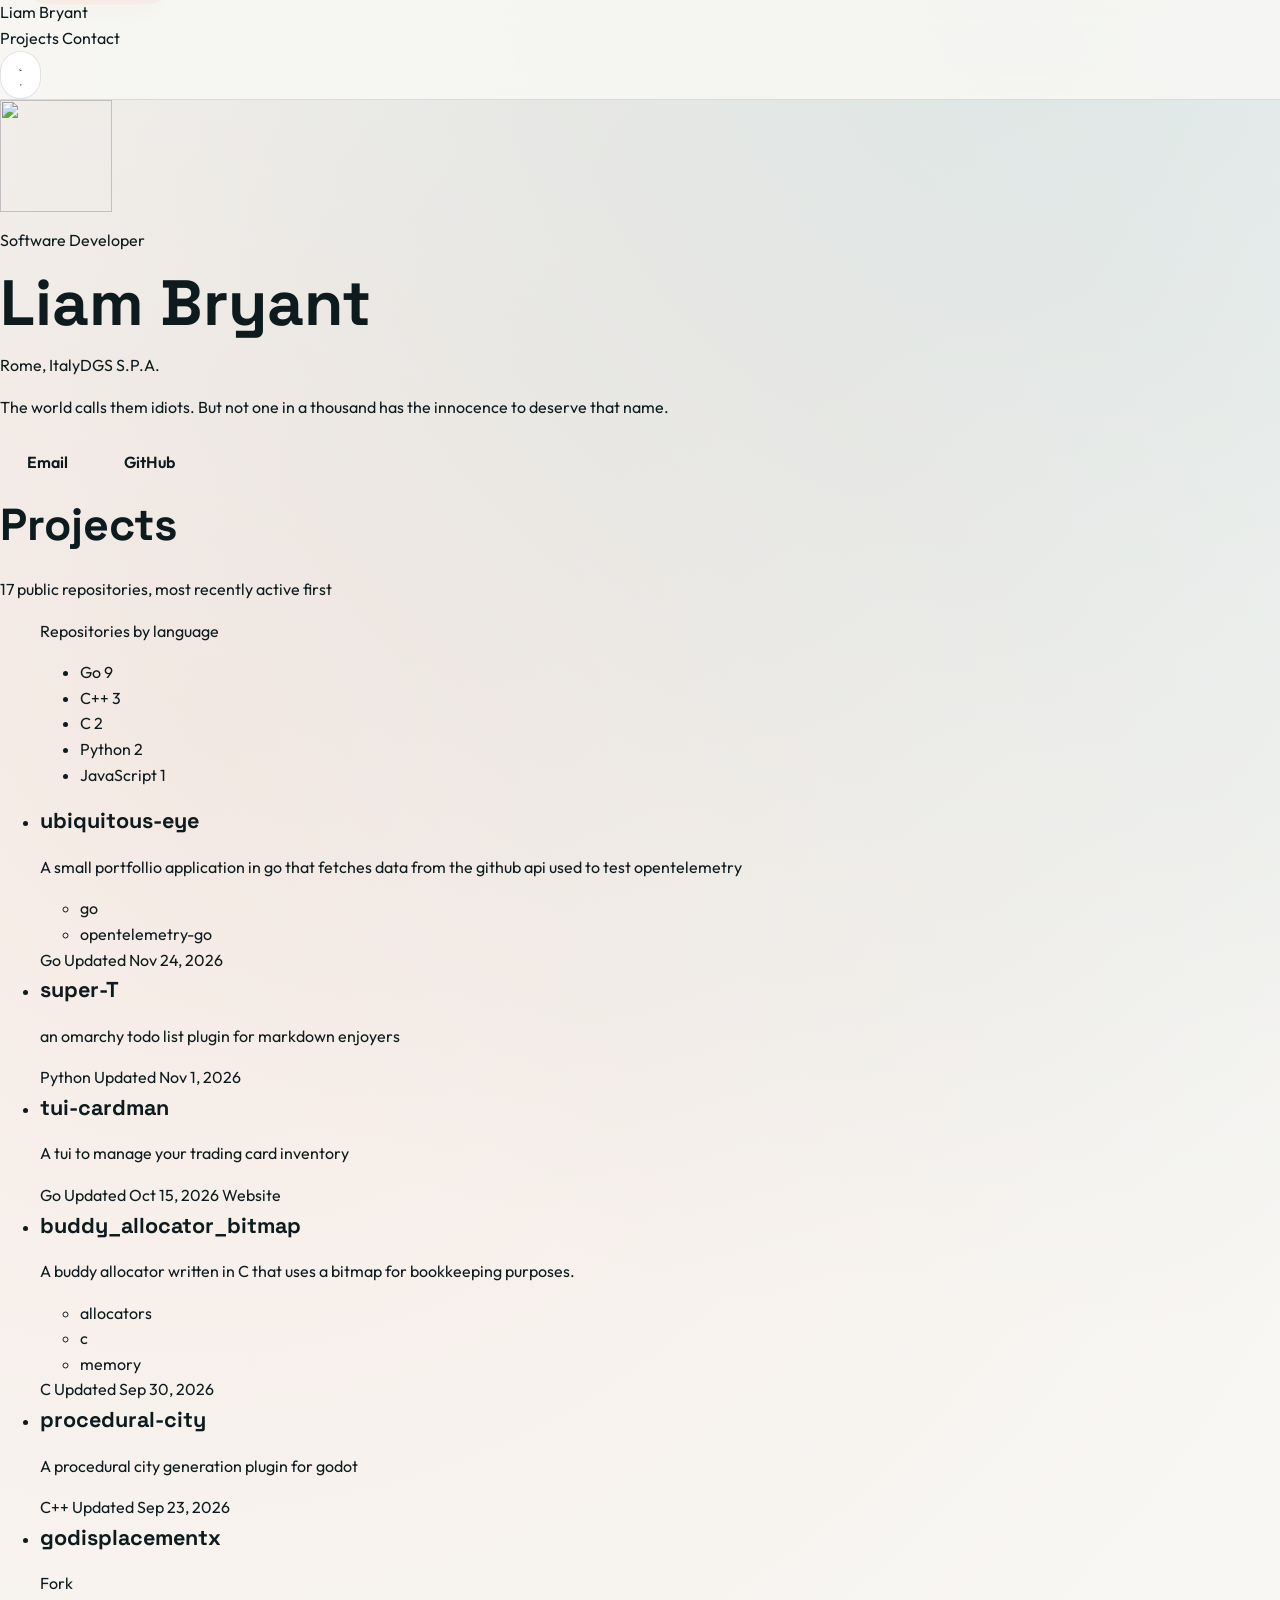
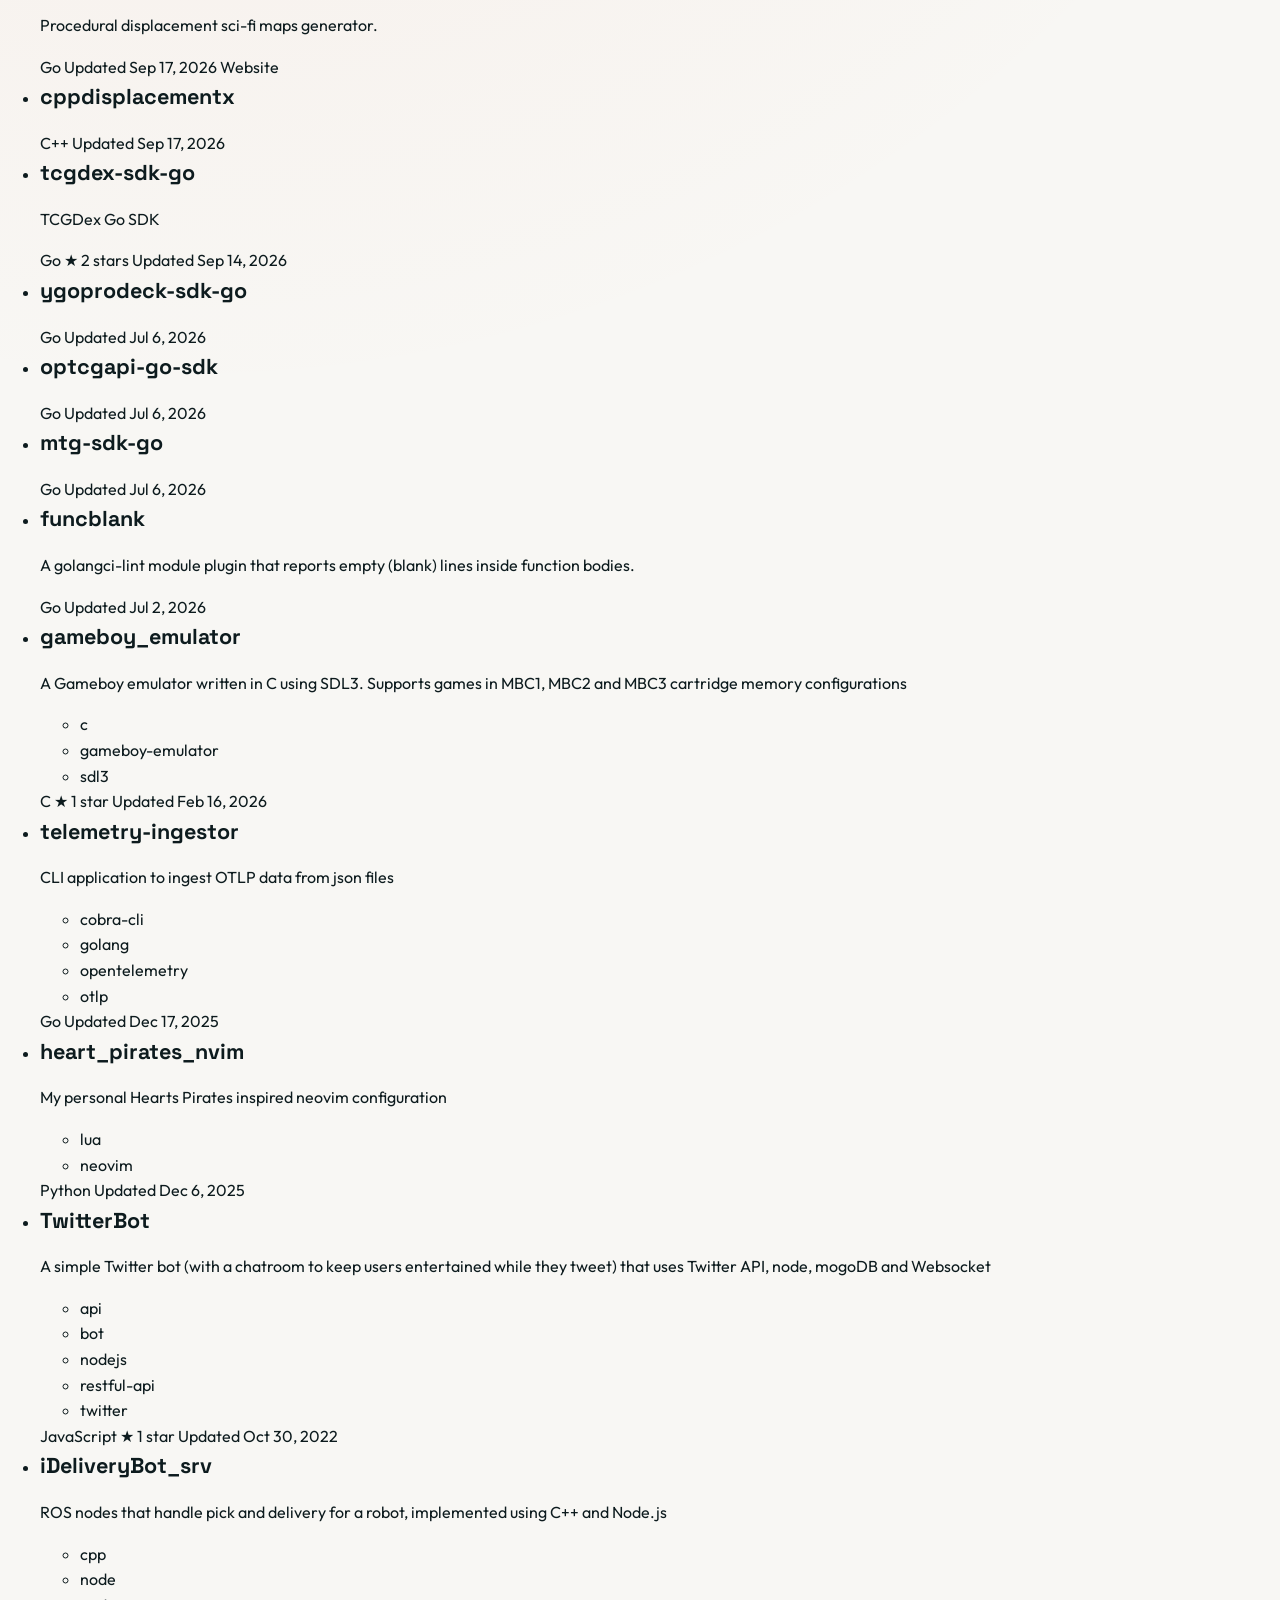
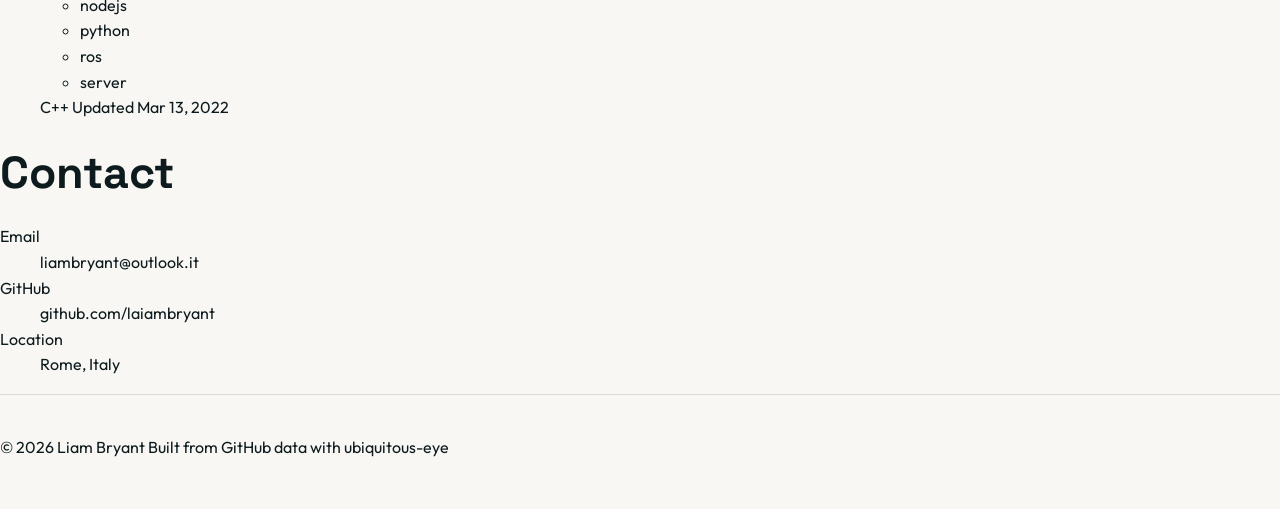
==== commit aa195227: "chore(pages): regenerate site" ====
--- a/docs/index.html
+++ b/docs/index.html
@@ -89,7 +89,7 @@
                     </ul>
                     <div class="repo-meta">
                         <span class="lang"><span class="dot" style="--lang: #00add8"></span>Go</span>
-                        <span>Updated <time datetime="2026-11-23">Nov 23, 2026</time></span>
+                        <span>Updated <time datetime="2026-11-24">Nov 24, 2026</time></span>
                     </div>
                 </li>
                 <li class="repo">
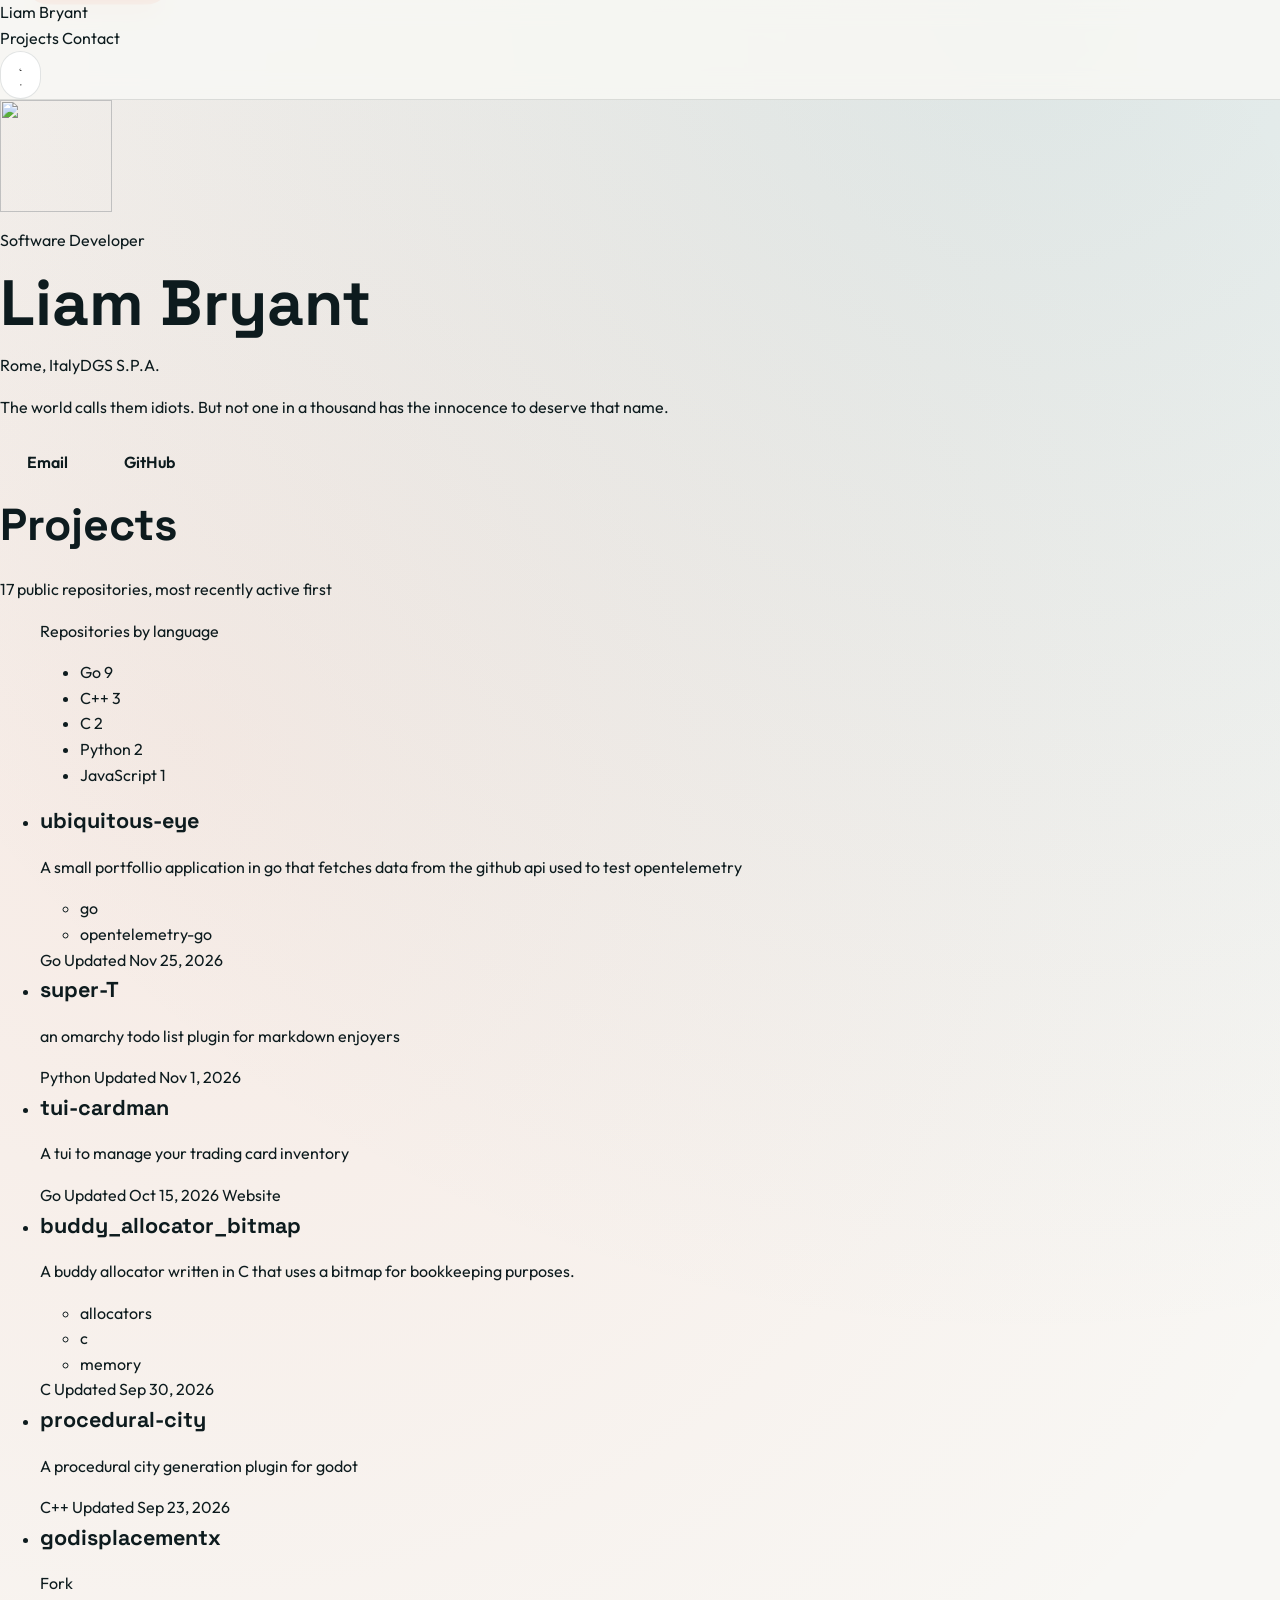
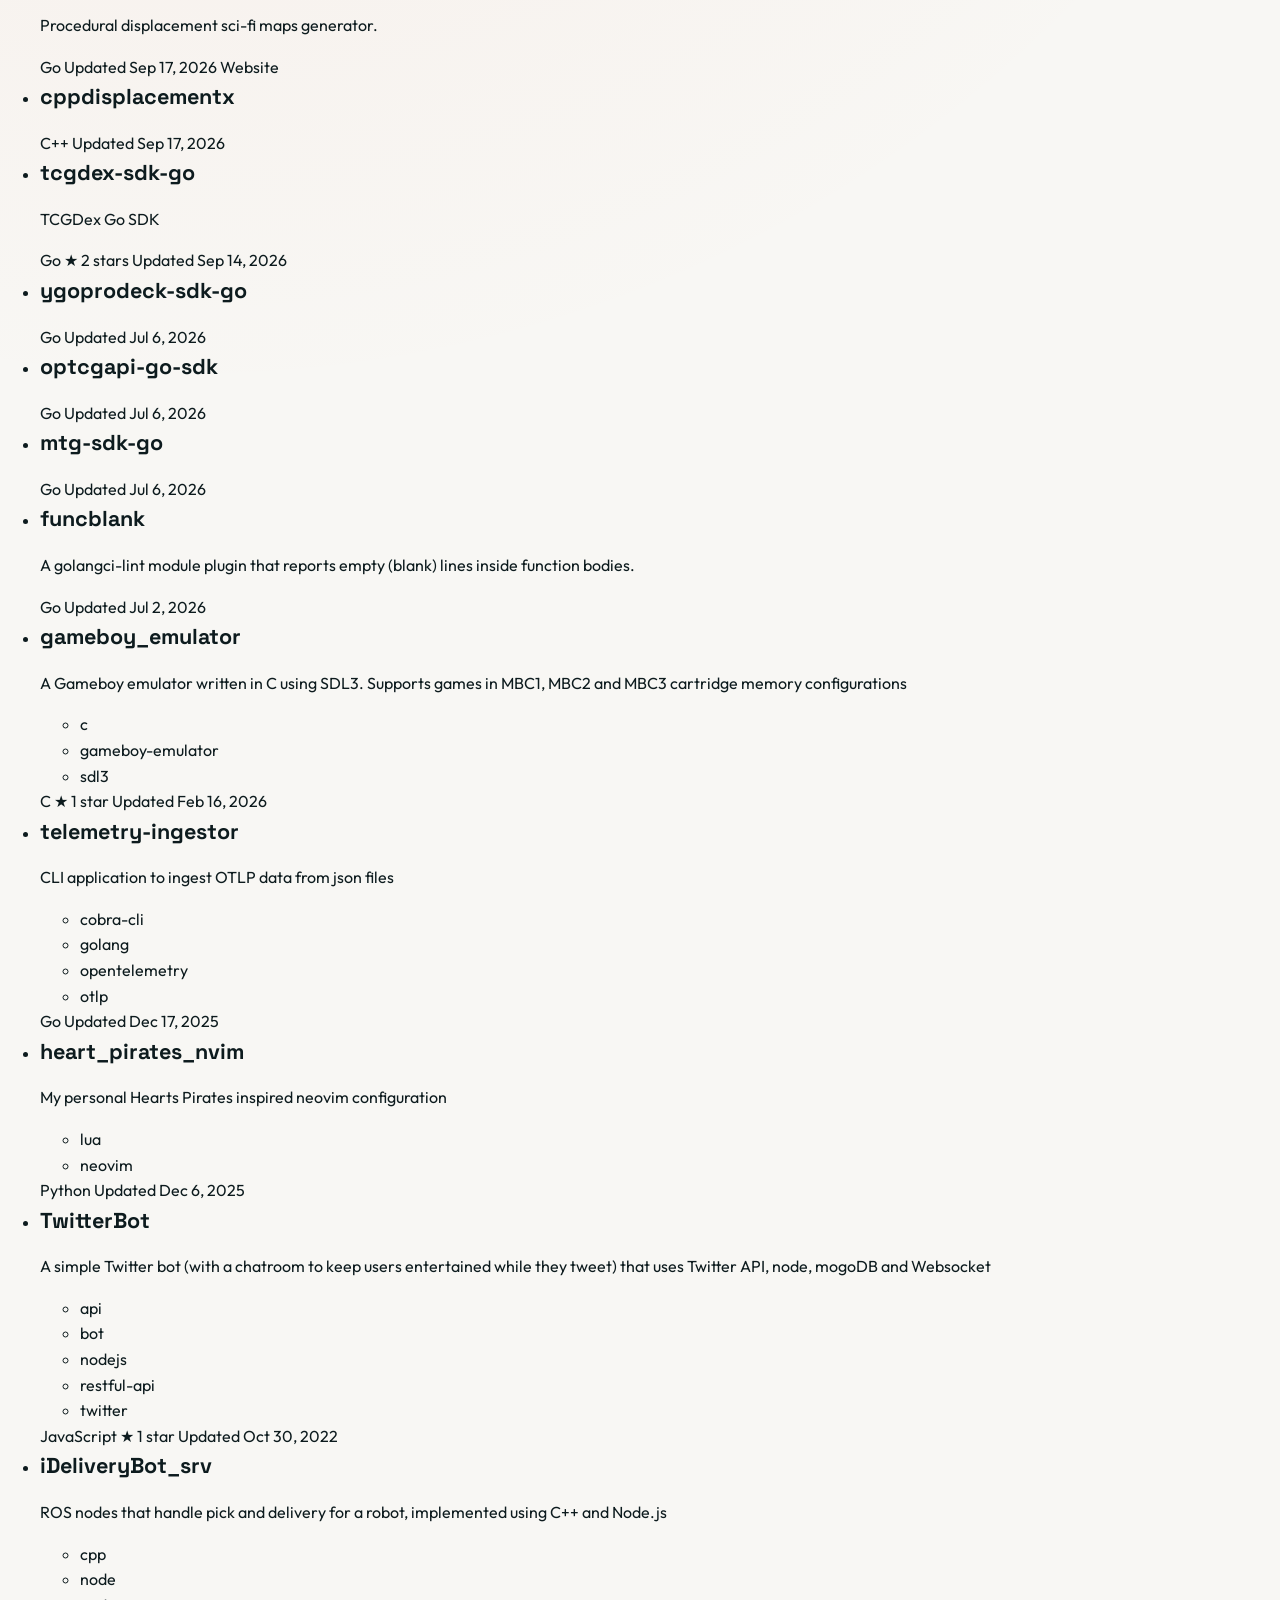
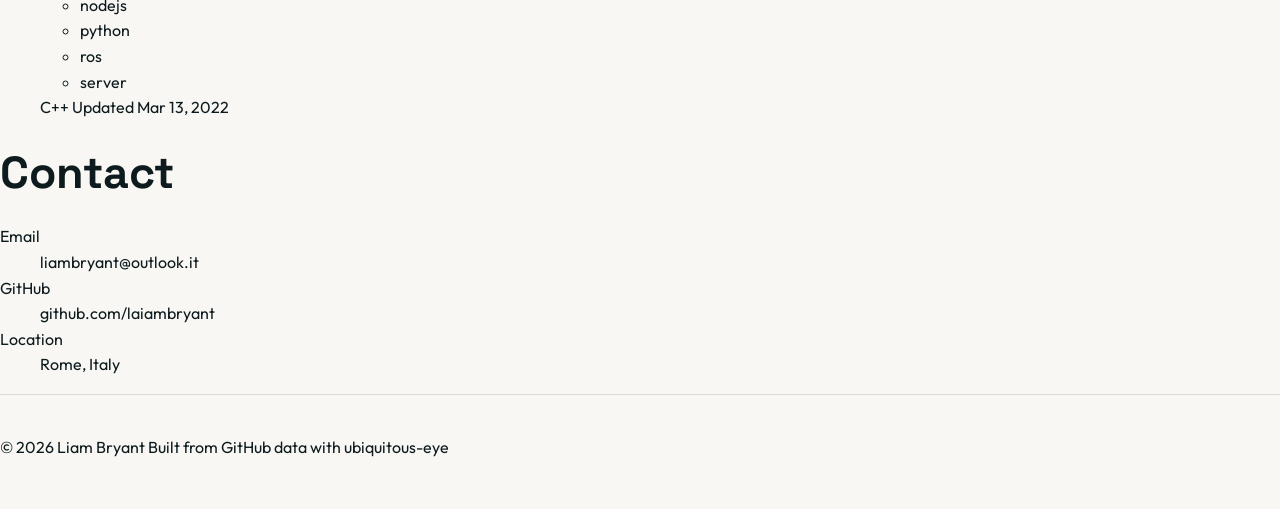
==== commit d19dc6f3: "chore(pages): regenerate site" ====
--- a/docs/index.html
+++ b/docs/index.html
@@ -89,7 +89,7 @@
                     </ul>
                     <div class="repo-meta">
                         <span class="lang"><span class="dot" style="--lang: #00add8"></span>Go</span>
-                        <span>Updated <time datetime="2026-11-24">Nov 24, 2026</time></span>
+                        <span>Updated <time datetime="2026-11-25">Nov 25, 2026</time></span>
                     </div>
                 </li>
                 <li class="repo">
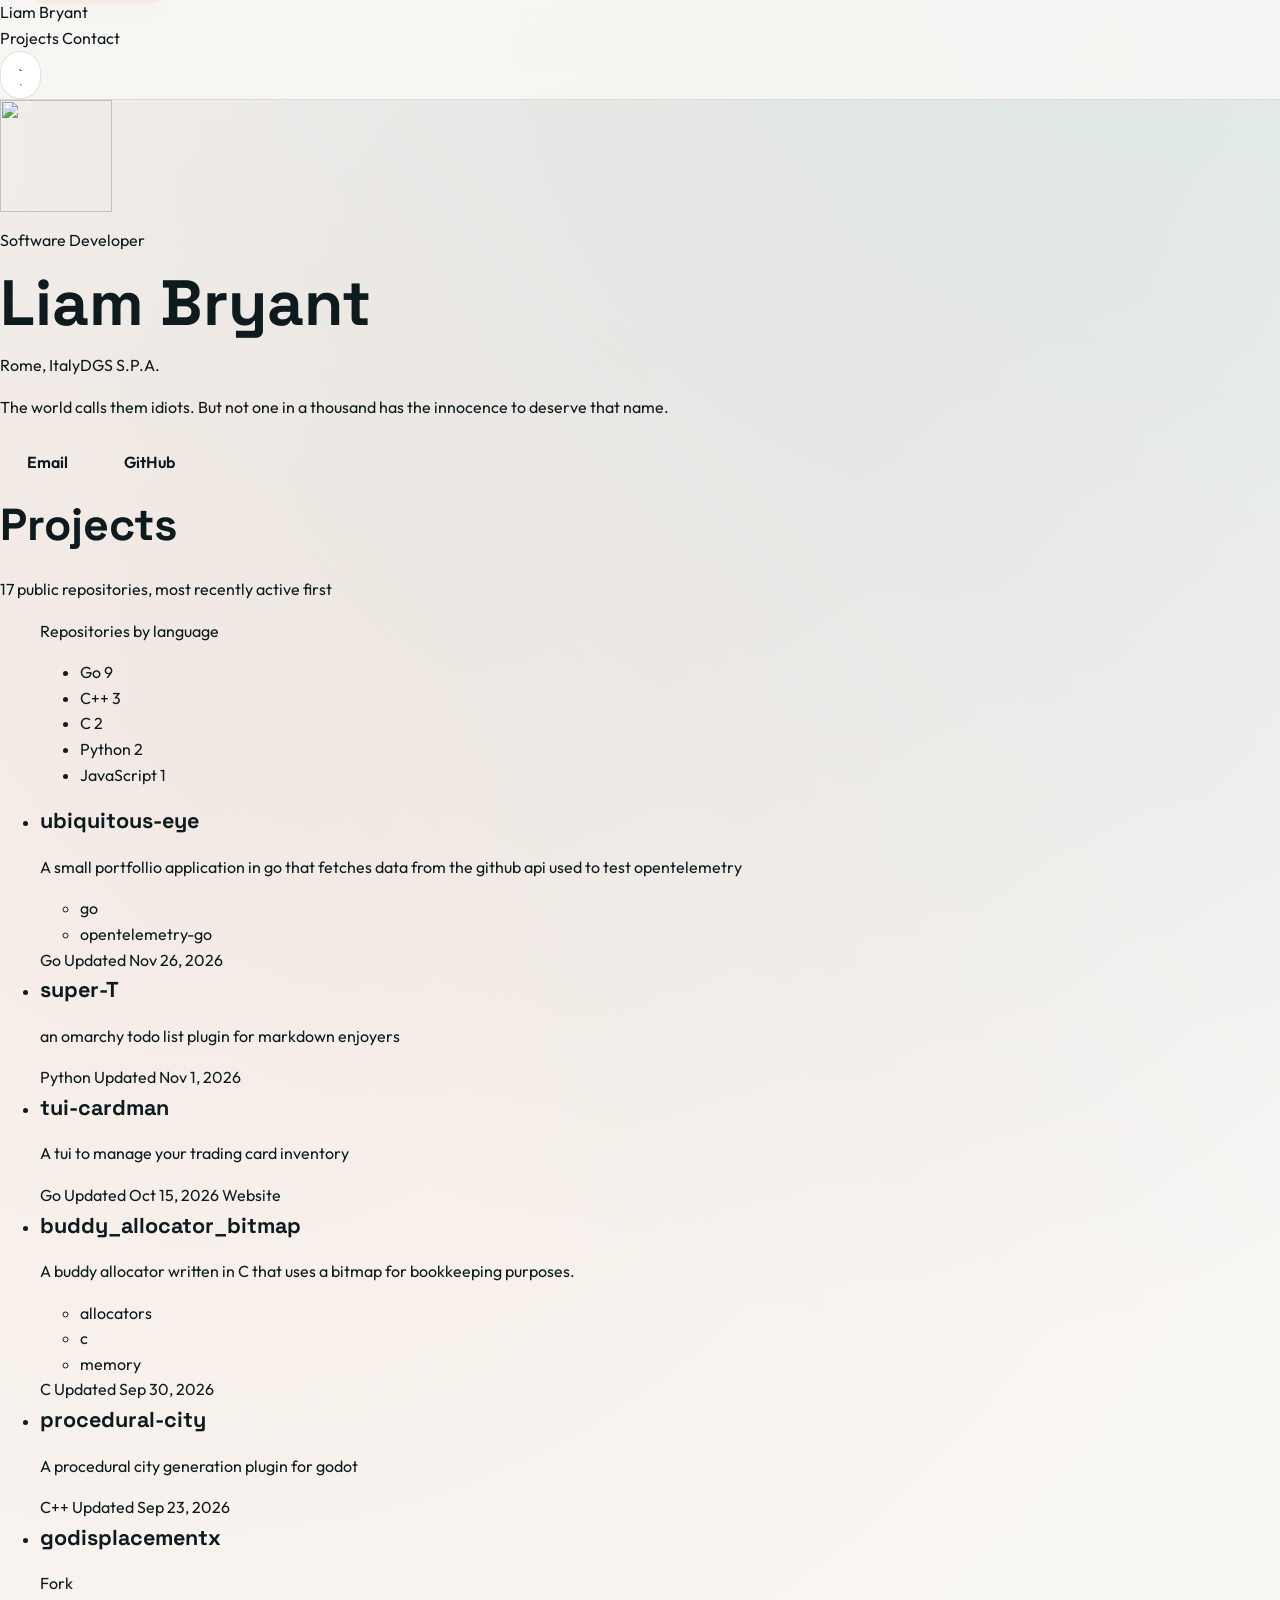
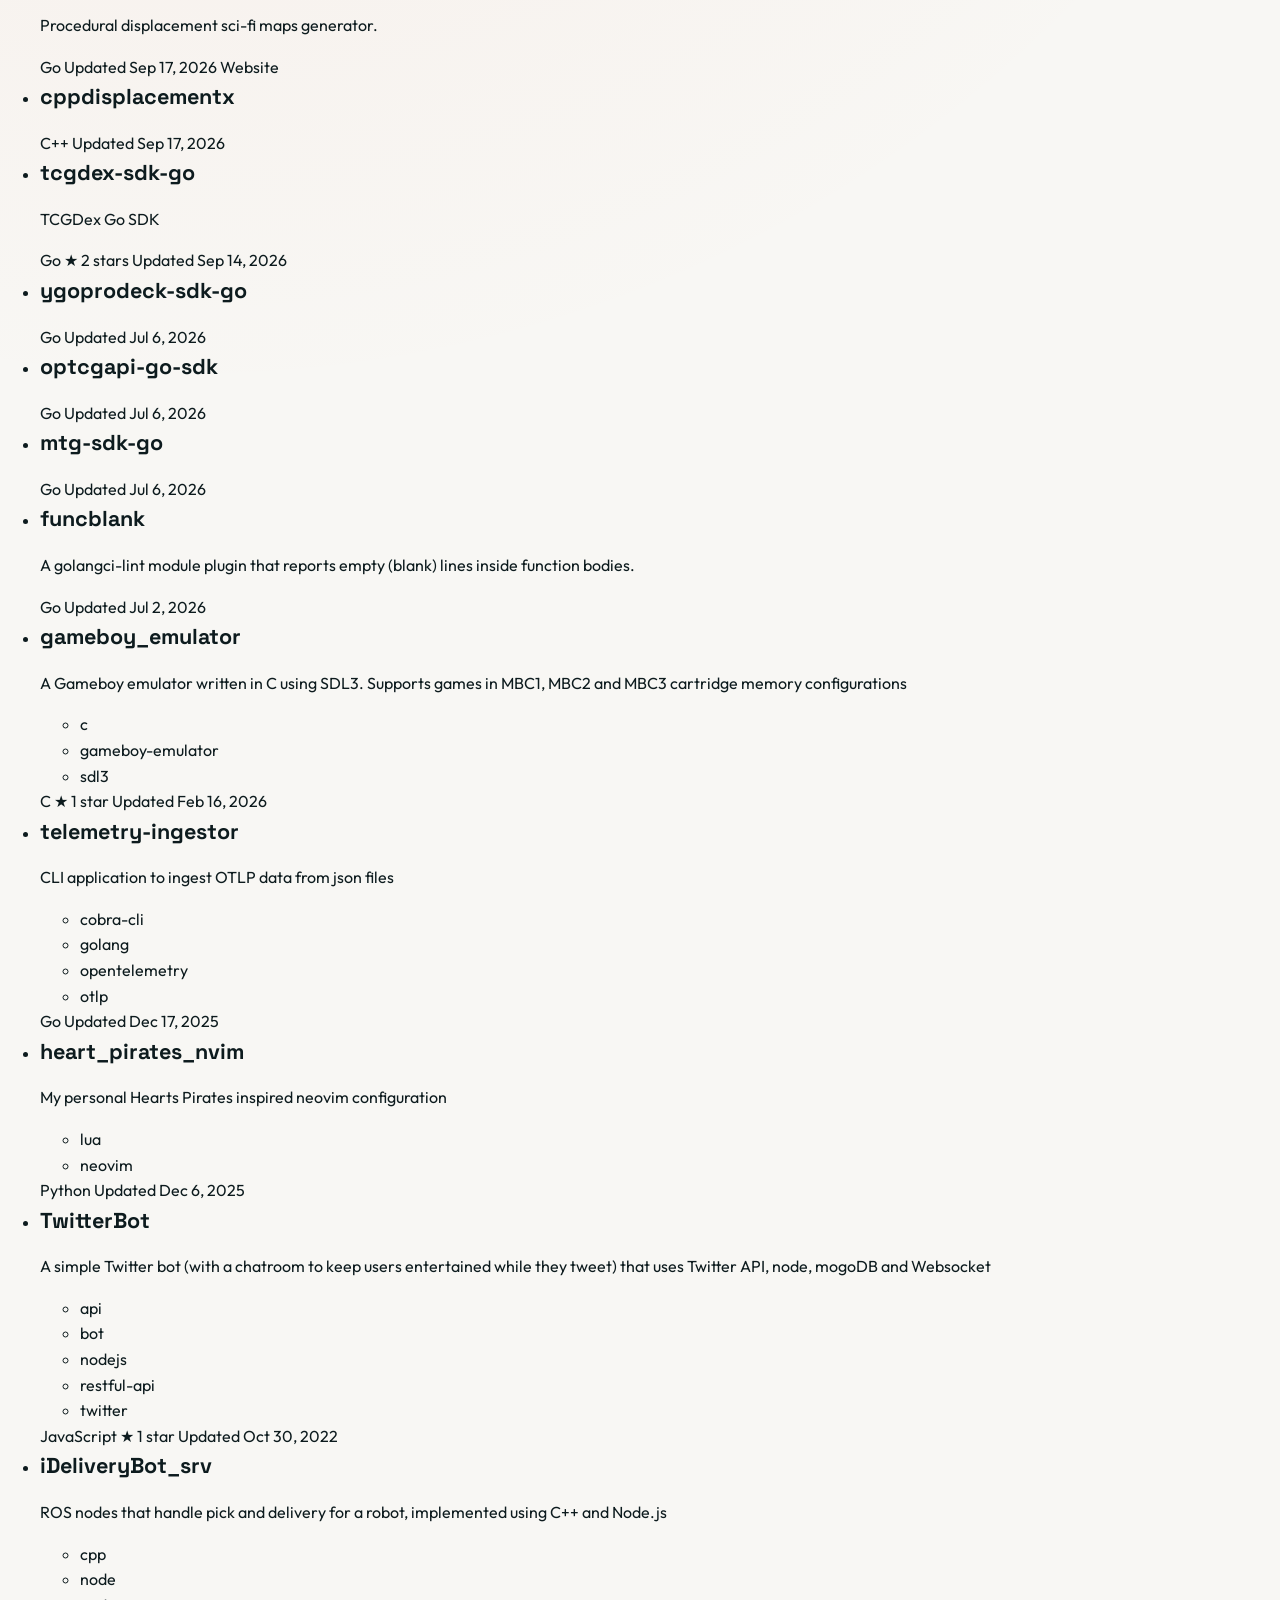
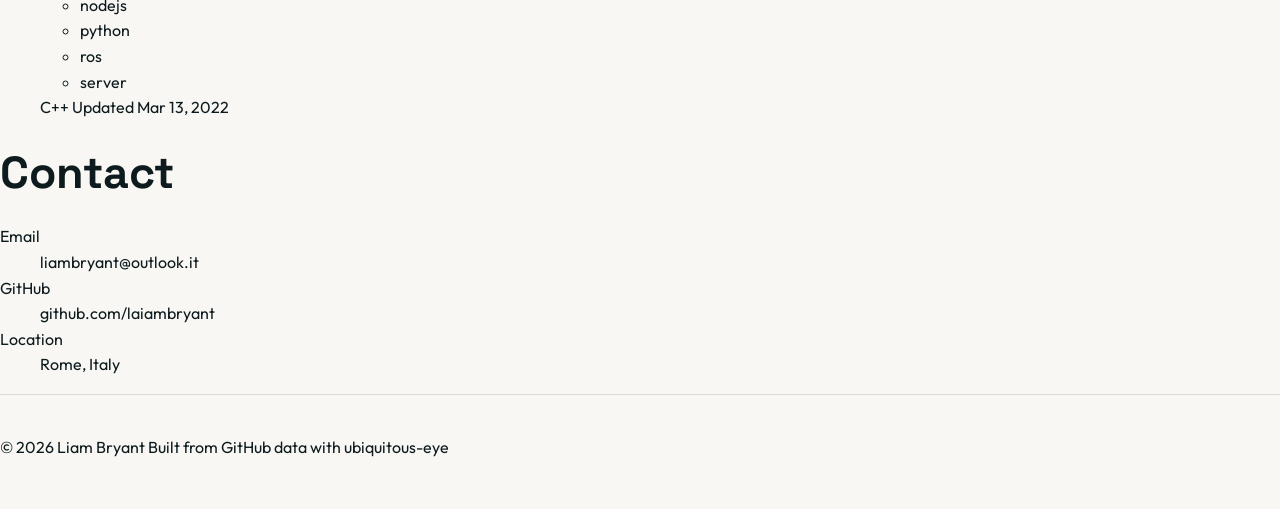
==== commit 0a2ed464: "chore(pages): regenerate site" ====
--- a/docs/index.html
+++ b/docs/index.html
@@ -89,7 +89,7 @@
                     </ul>
                     <div class="repo-meta">
                         <span class="lang"><span class="dot" style="--lang: #00add8"></span>Go</span>
-                        <span>Updated <time datetime="2026-11-25">Nov 25, 2026</time></span>
+                        <span>Updated <time datetime="2026-11-26">Nov 26, 2026</time></span>
                     </div>
                 </li>
                 <li class="repo">
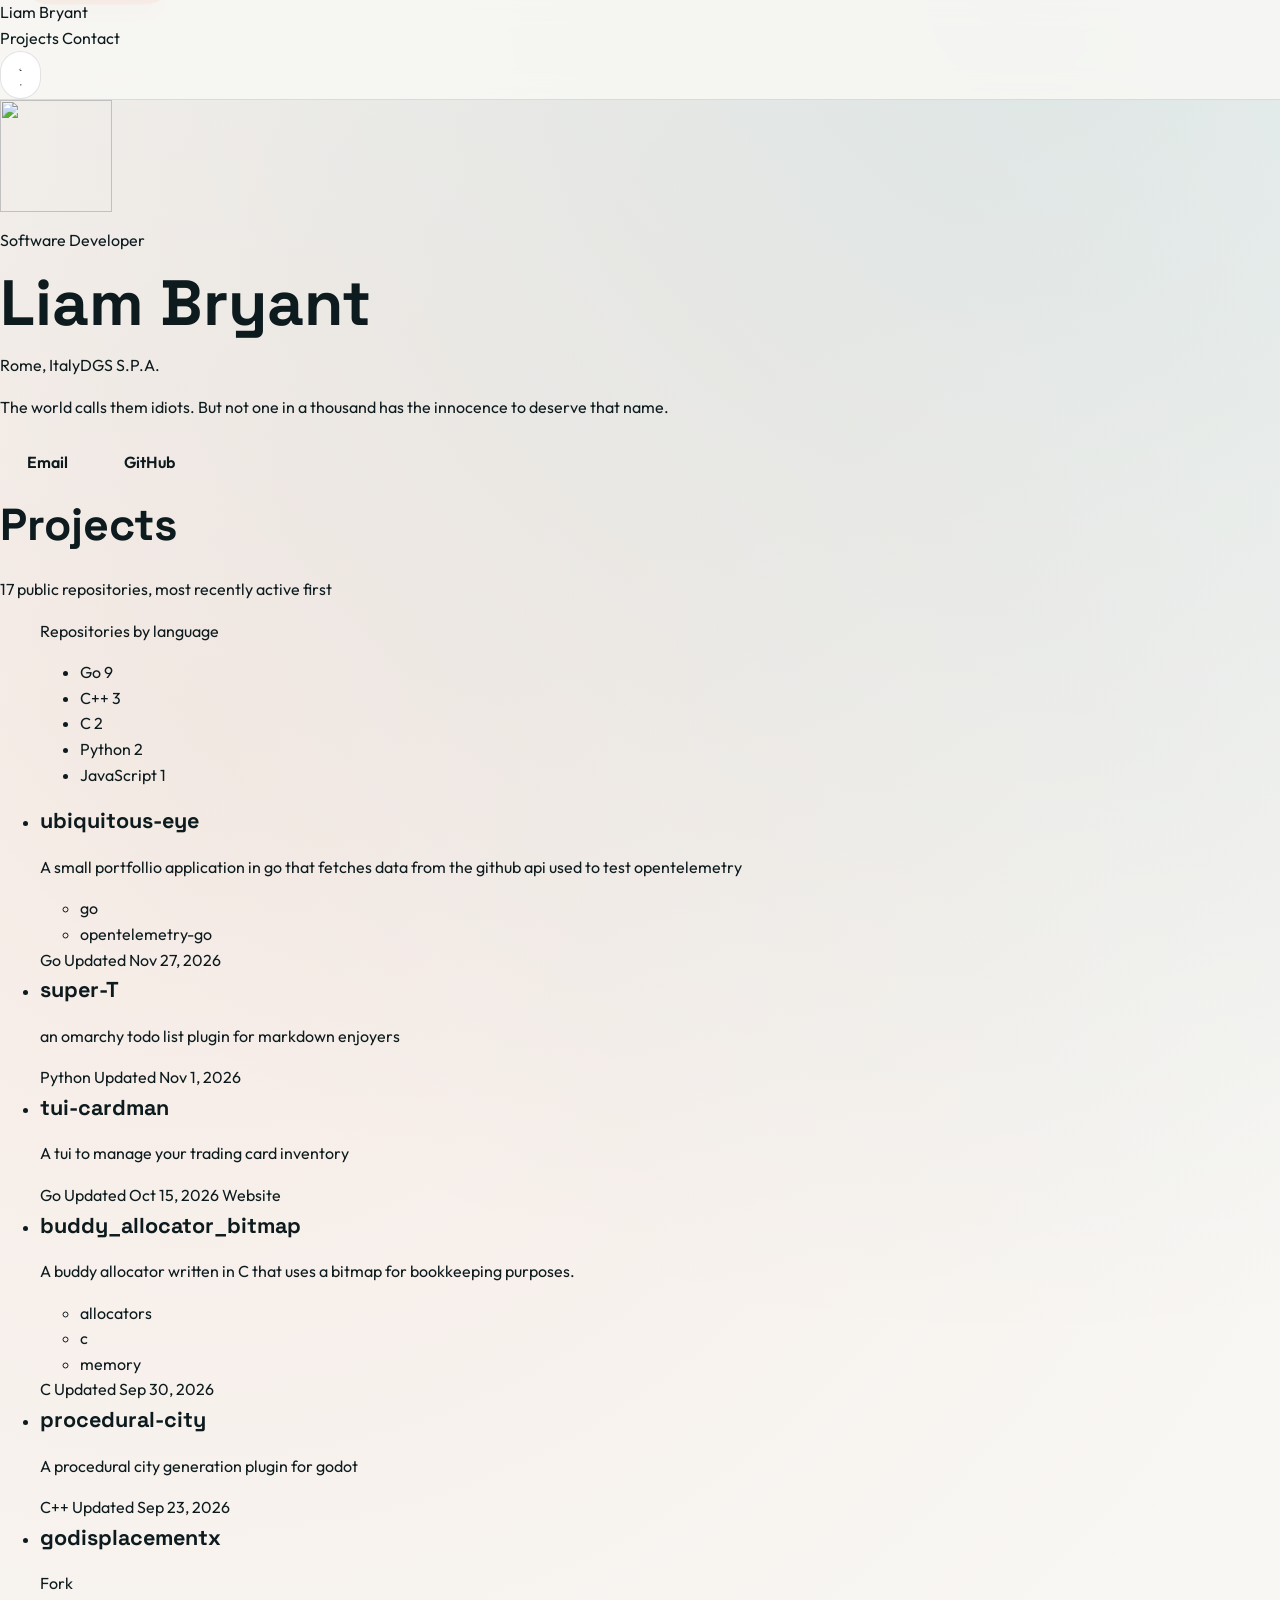
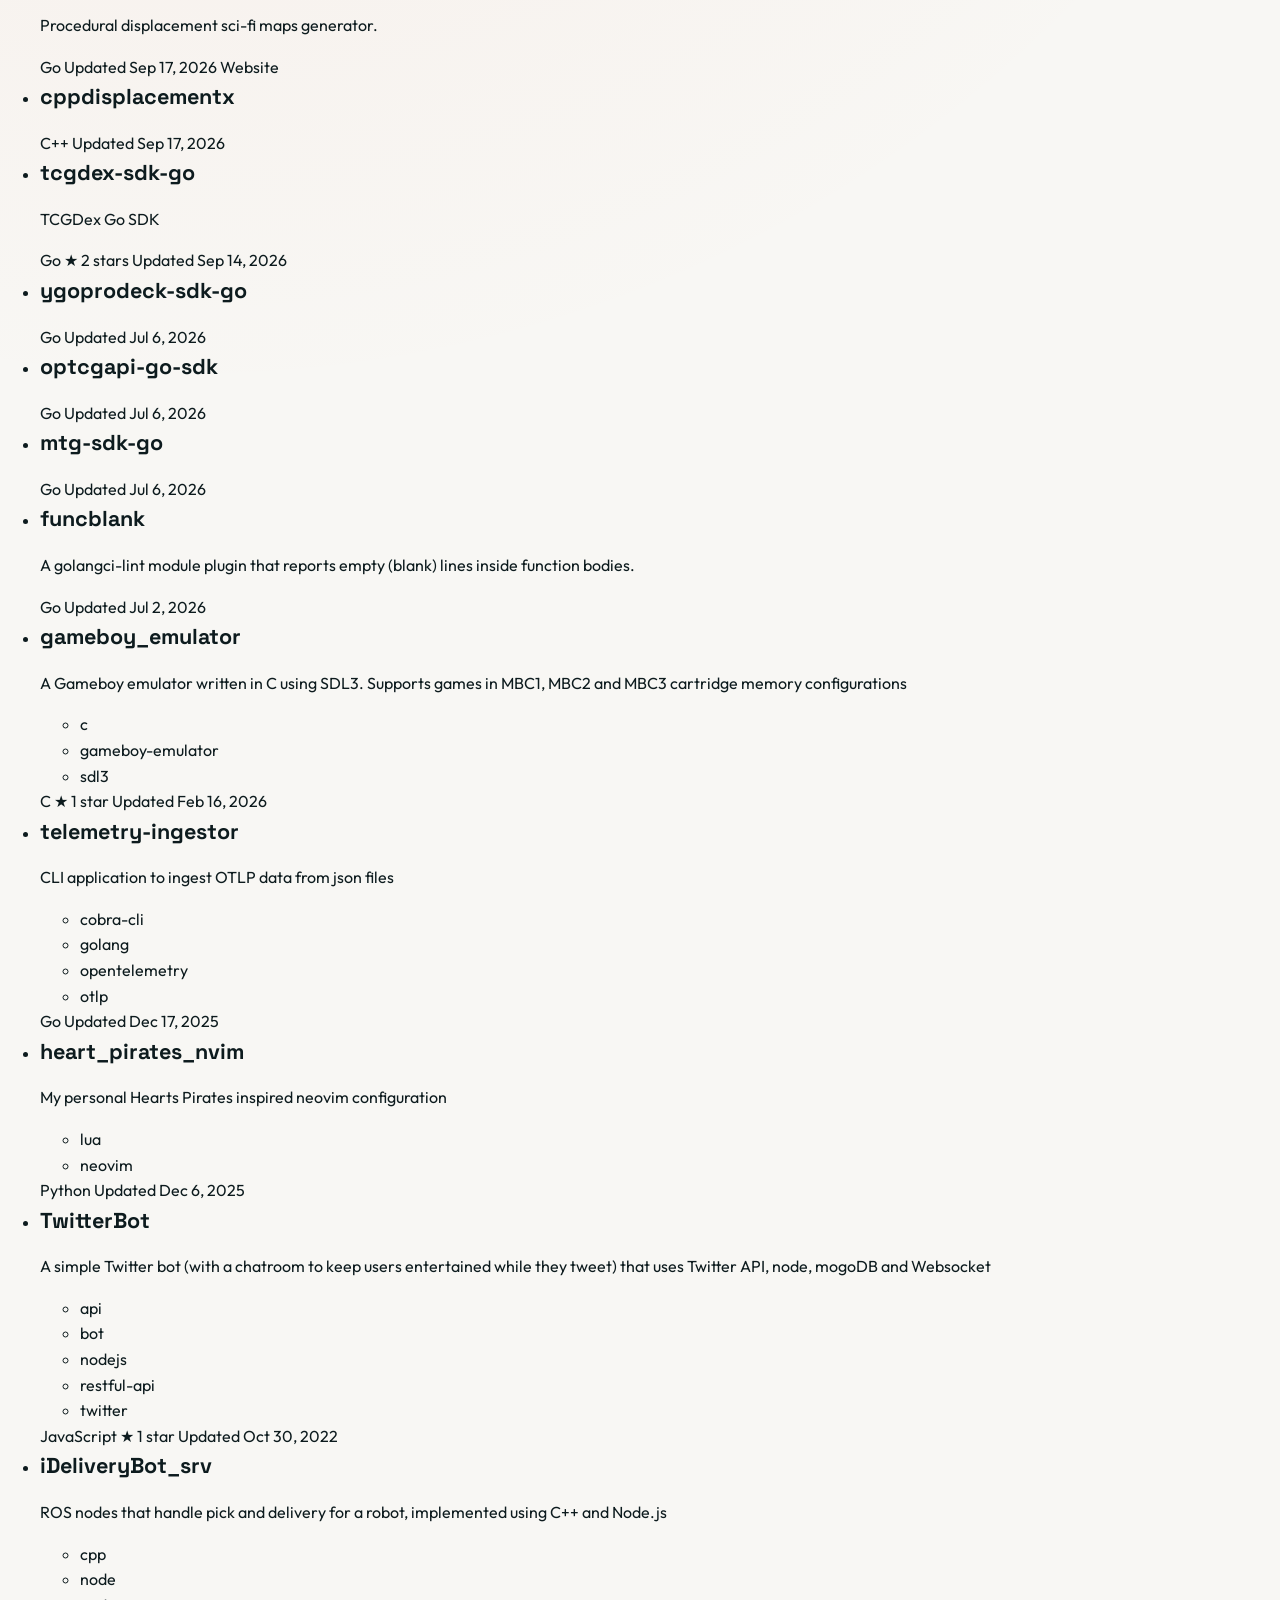
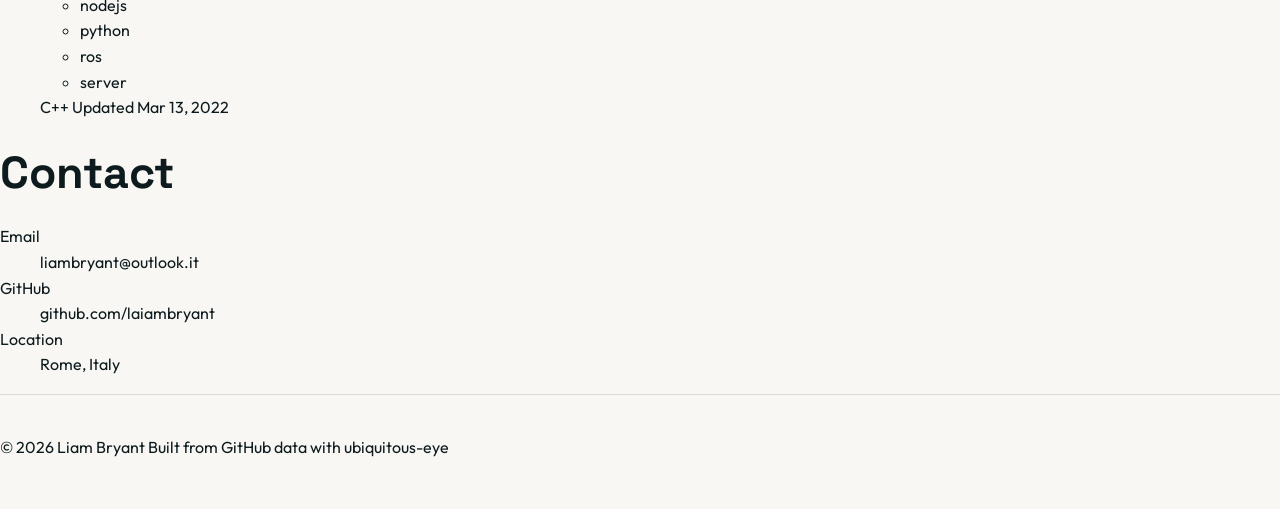
==== commit 6ede8637: "chore(pages): regenerate site" ====
--- a/docs/index.html
+++ b/docs/index.html
@@ -89,7 +89,7 @@
                     </ul>
                     <div class="repo-meta">
                         <span class="lang"><span class="dot" style="--lang: #00add8"></span>Go</span>
-                        <span>Updated <time datetime="2026-11-26">Nov 26, 2026</time></span>
+                        <span>Updated <time datetime="2026-11-27">Nov 27, 2026</time></span>
                     </div>
                 </li>
                 <li class="repo">
